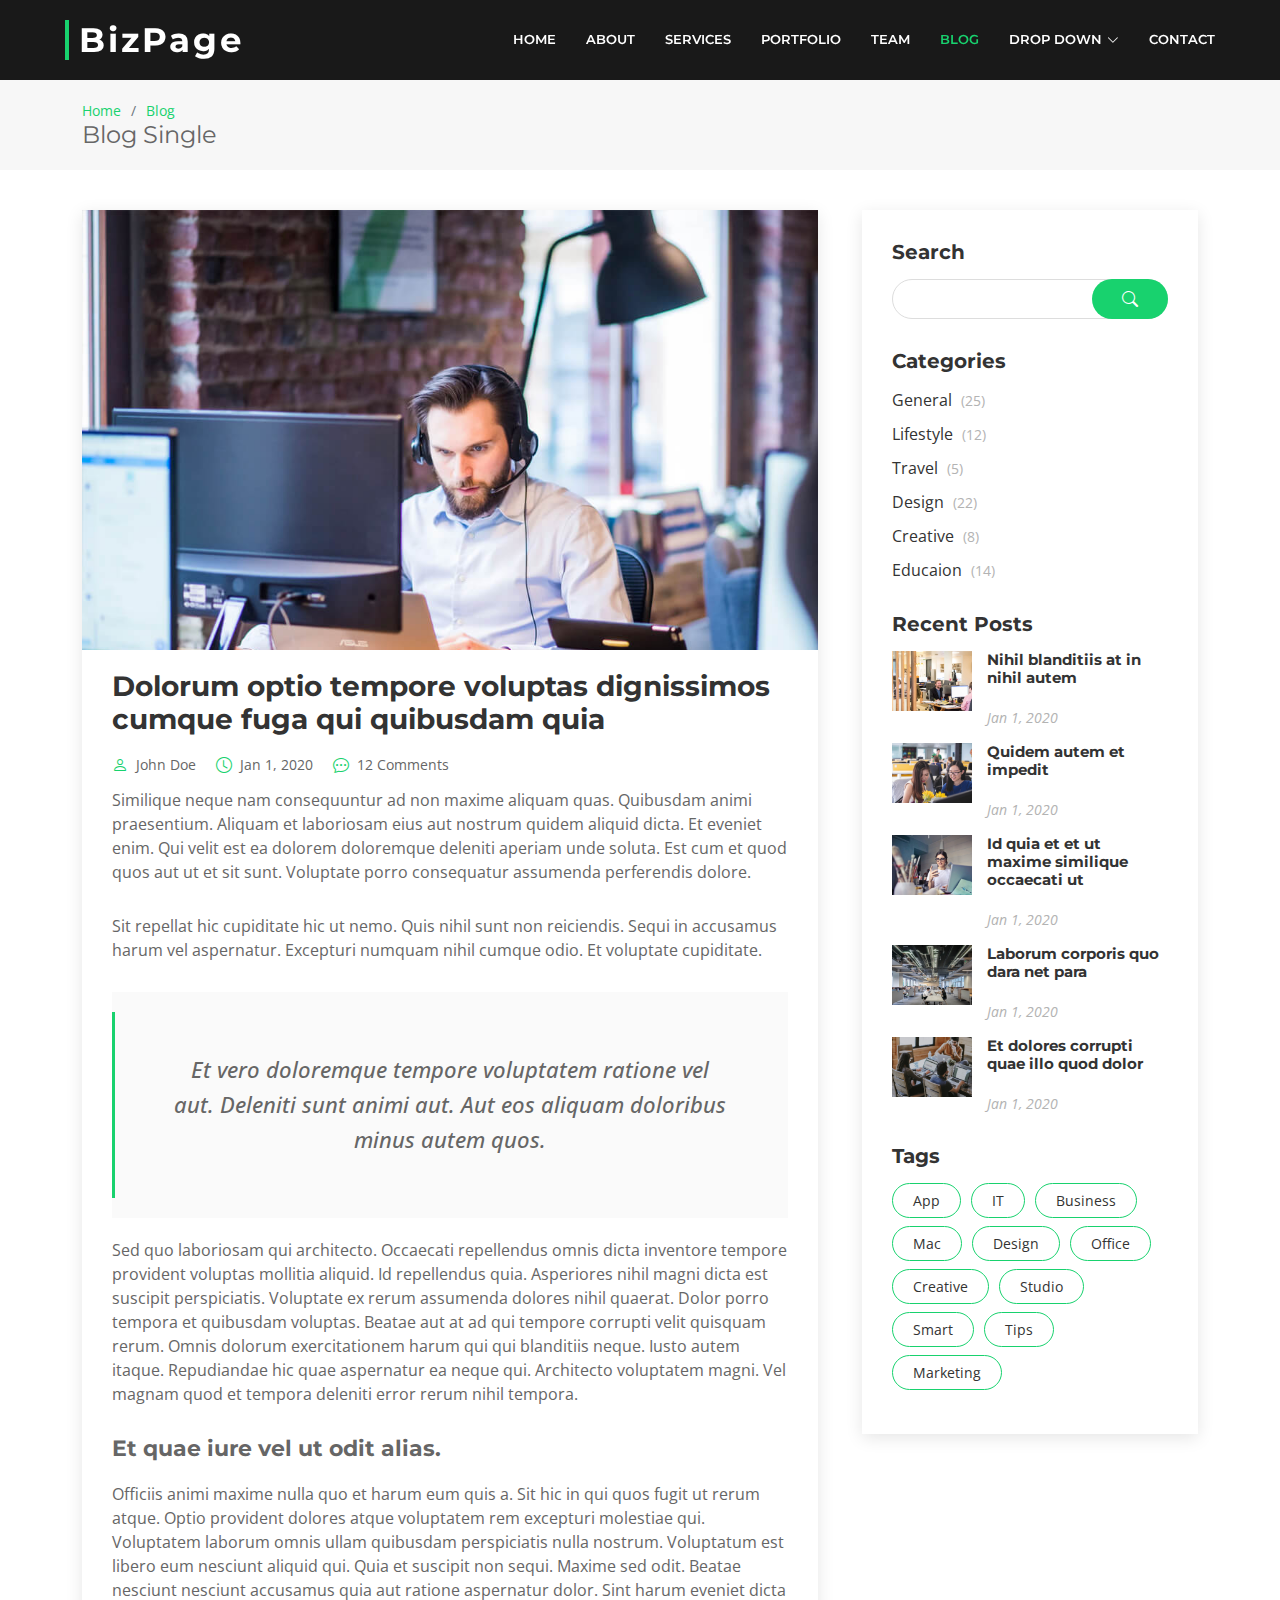
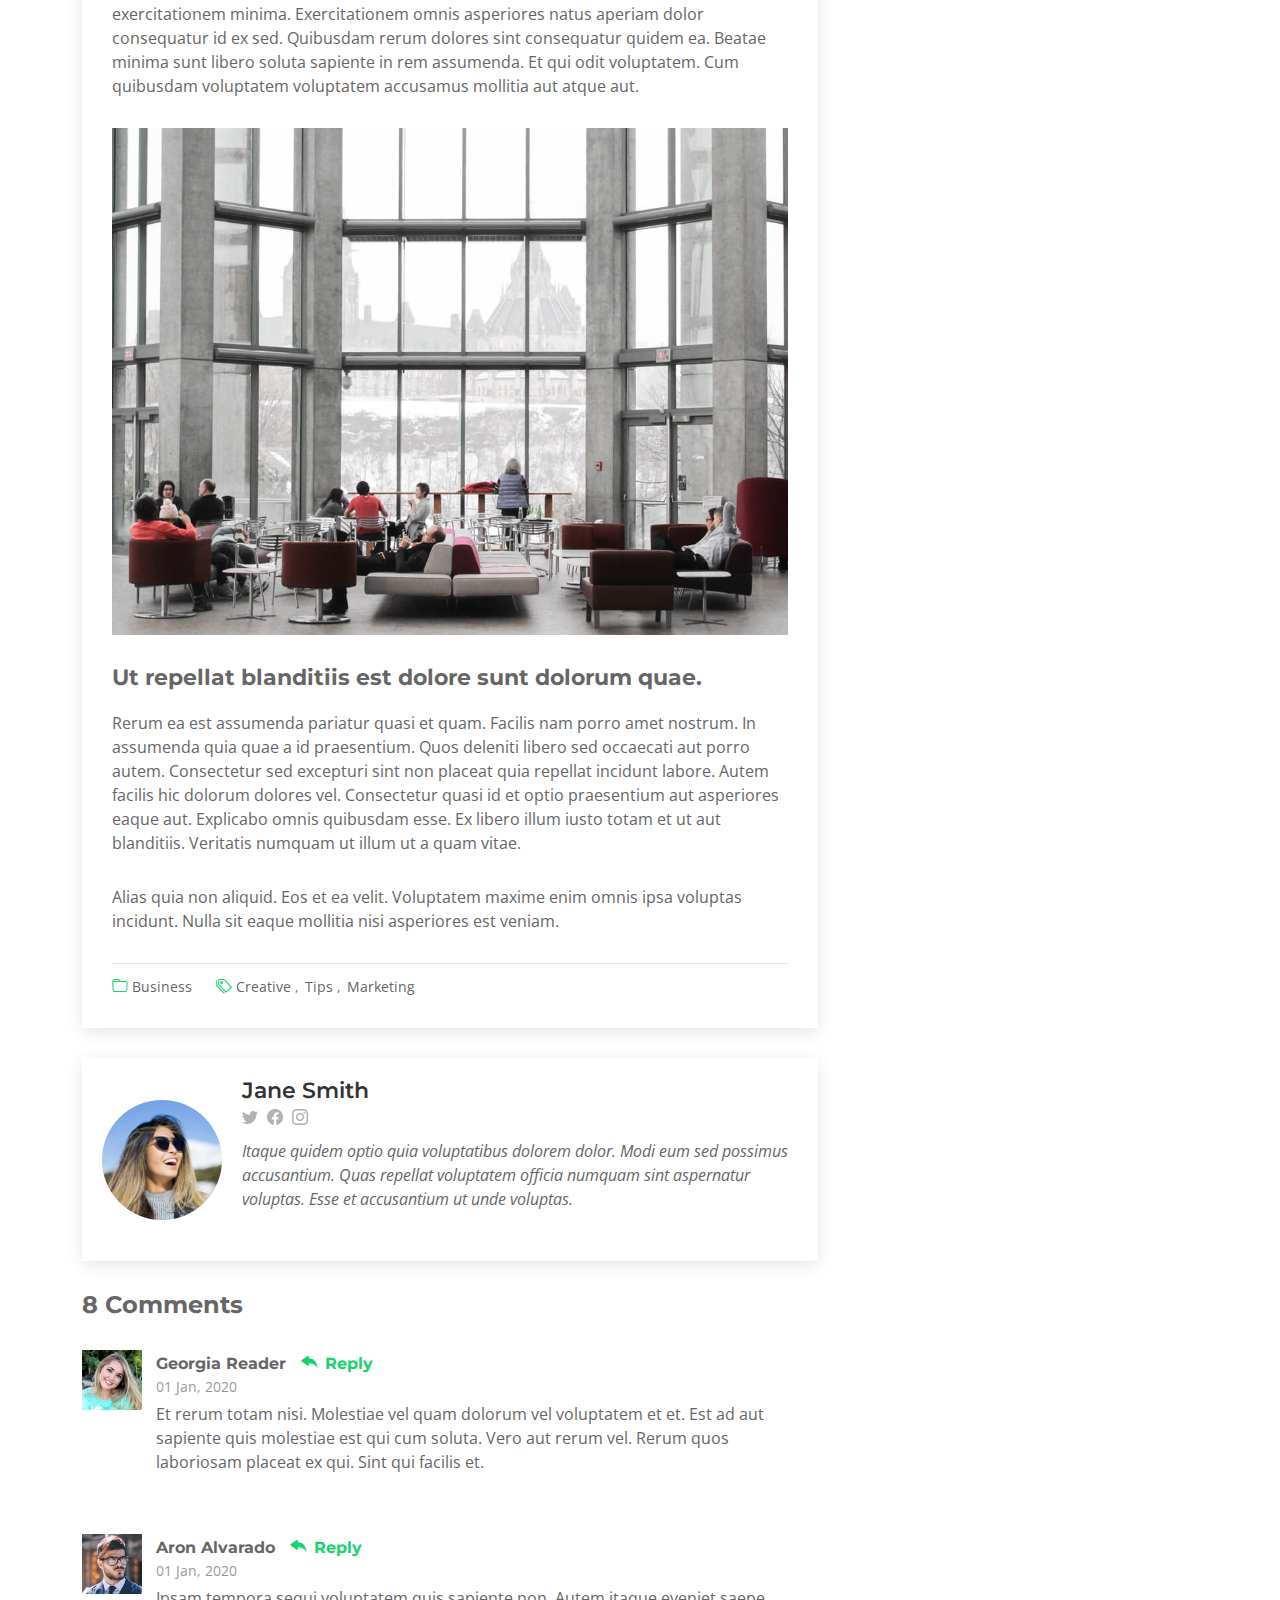
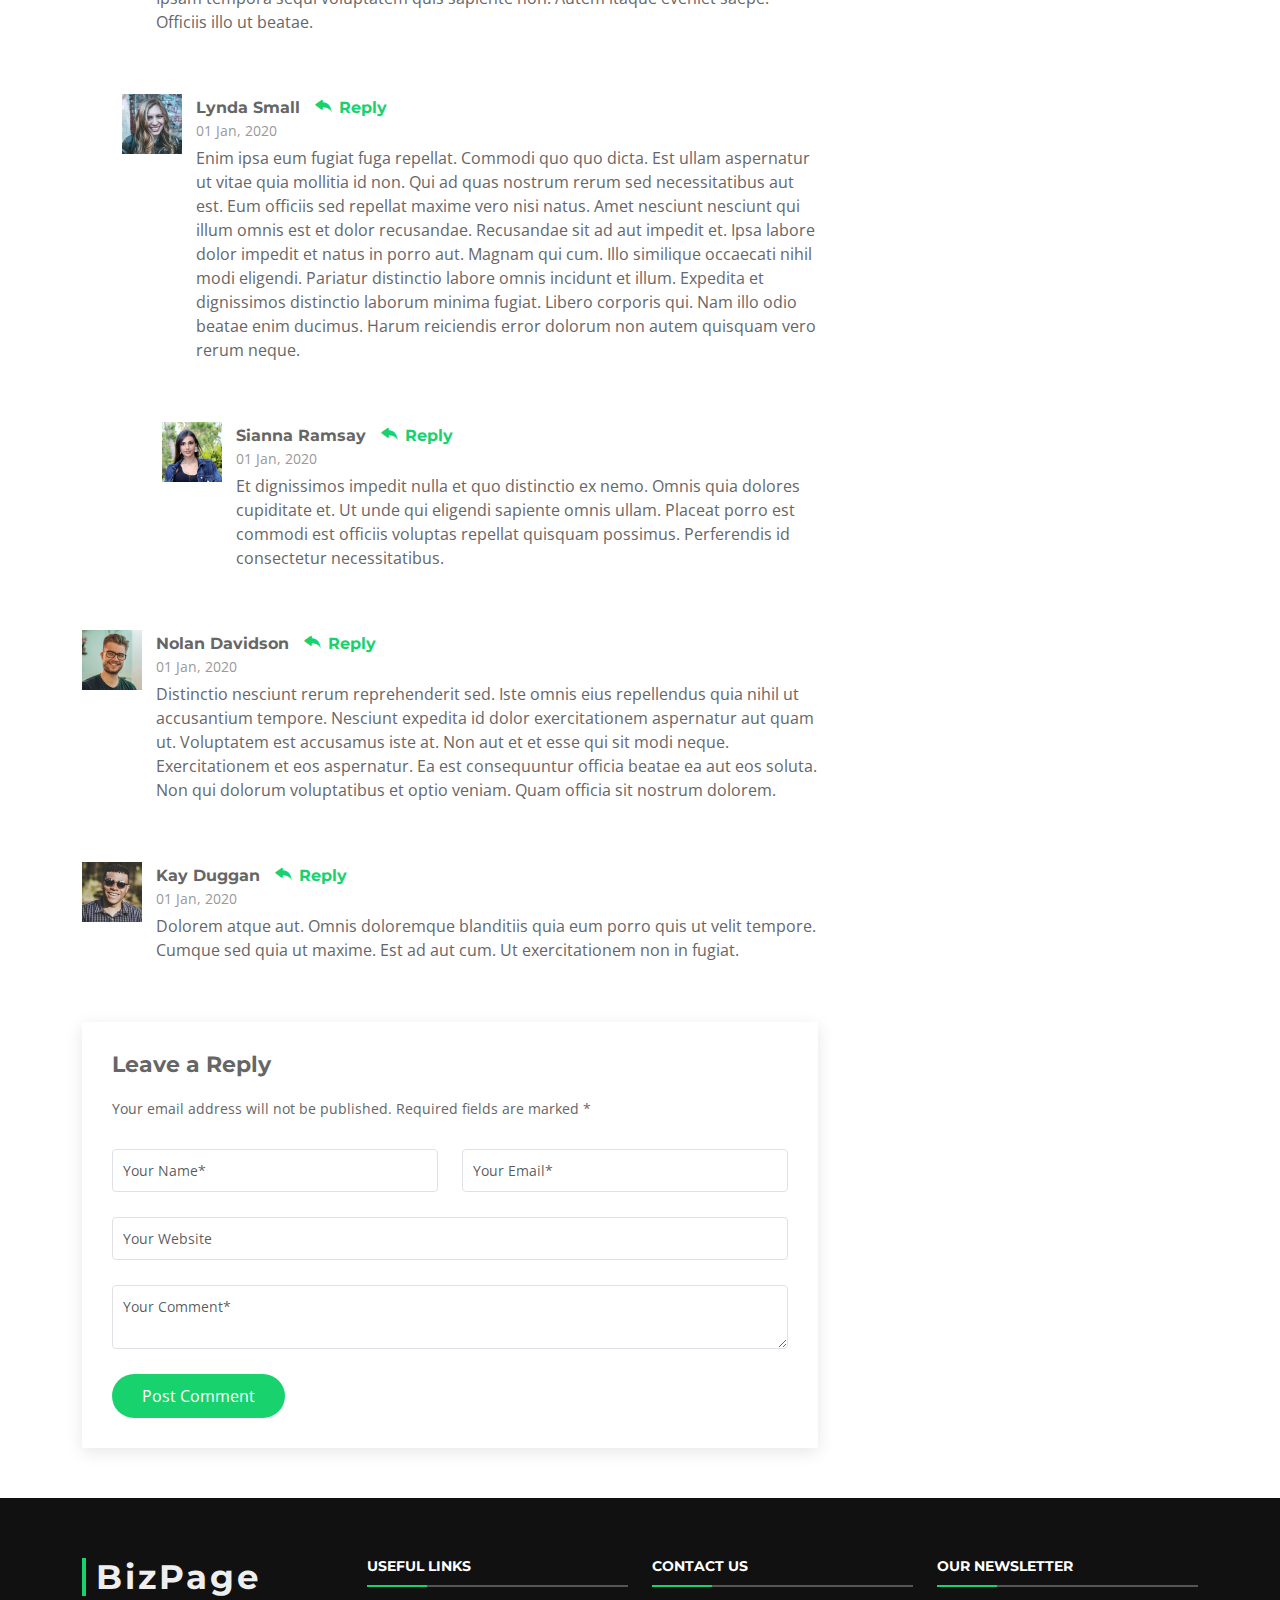
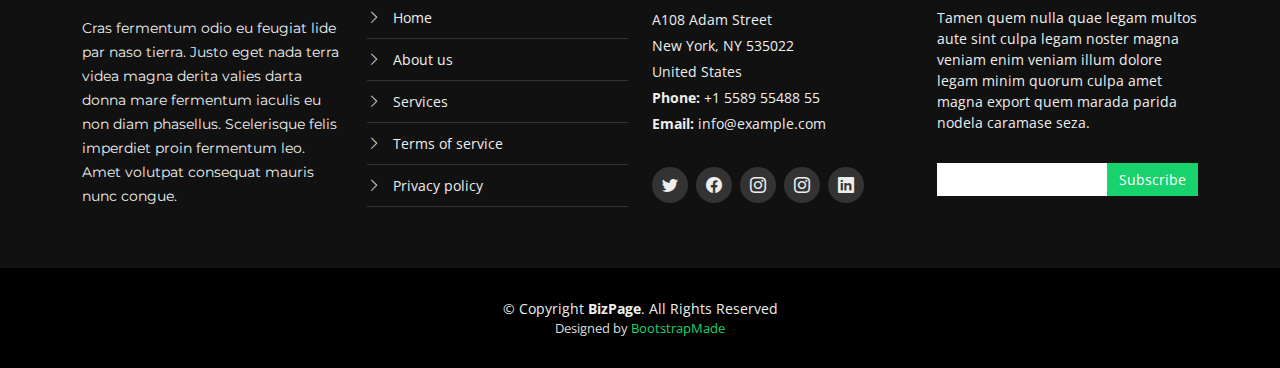
==== blog-single.html @ 6e869ffd "Added landing page" ====
<!DOCTYPE html>
<html lang="en">

<head>
  <meta charset="utf-8">
  <meta content="width=device-width, initial-scale=1.0" name="viewport">

  <title>Blog Single - BizPage Bootstrap Template</title>
  <meta content="" name="description">
  <meta content="" name="keywords">

  <!-- Favicons -->
  <link href="landing-assets/img/favicon.png" rel="icon">
  <link href="landing-assets/img/apple-touch-icon.png" rel="apple-touch-icon">

  <!-- Google Fonts -->
  <link href="https://fonts.googleapis.com/css?family=Open+Sans:300,300i,400,400i,700,700i|Montserrat:300,400,500,700" rel="stylesheet">

  <!-- Vendor CSS Files -->
  <link href="landing-assets/vendor/animate.css/animate.min.css" rel="stylesheet">
  <link href="landing-assets/vendor/aos/aos.css" rel="stylesheet">
  <link href="landing-assets/vendor/bootstrap/css/bootstrap.min.css" rel="stylesheet">
  <link href="landing-assets/vendor/bootstrap-icons/bootstrap-icons.css" rel="stylesheet">
  <link href="landing-assets/vendor/glightbox/css/glightbox.min.css" rel="stylesheet">
  <link href="landing-assets/vendor/swiper/swiper-bundle.min.css" rel="stylesheet">

  <!-- Template Main CSS File -->
  <link href="landing-assets/css/style.css" rel="stylesheet">

  <!-- =======================================================
  * Template Name: BizPage
  * Updated: Sep 18 2023 with Bootstrap v5.3.2
  * Template URL: https://bootstrapmade.com/bizpage-bootstrap-business-template/
  * Author: BootstrapMade.com
  * License: https://bootstrapmade.com/license/
  ======================================================== -->
</head>

<body>

  <!-- ======= Header ======= -->
  <header id="header" class="fixed-top d-flex align-items-center ">
    <div class="container-fluid">

      <div class="row justify-content-center align-items-center">
        <div class="col-xl-11 d-flex align-items-center justify-content-between">
          <h1 class="logo"><a href="index.html">BizPage</a></h1>
          <!-- Uncomment below if you prefer to use an image logo -->
          <!-- <a href="index.html" class="logo"><img src="landing-assets/img/logo.png" alt="" class="img-fluid"></a>-->

          <nav id="navbar" class="navbar">
            <ul>
              <li><a class="nav-link scrollto " href="#hero">Home</a></li>
              <li><a class="nav-link scrollto" href="#about">About</a></li>
              <li><a class="nav-link scrollto" href="#services">Services</a></li>
              <li><a class="nav-link scrollto " href="#portfolio">Portfolio</a></li>
              <li><a class="nav-link scrollto" href="#team">Team</a></li>
              <li><a class="nav-link  active" href="blog.html">Blog</a></li>
              <li class="dropdown"><a href="#"><span>Drop Down</span> <i class="bi bi-chevron-down"></i></a>
                <ul>
                  <li><a href="#">Drop Down 1</a></li>
                  <li class="dropdown"><a href="#"><span>Deep Drop Down</span> <i class="bi bi-chevron-right"></i></a>
                    <ul>
                      <li><a href="#">Deep Drop Down 1</a></li>
                      <li><a href="#">Deep Drop Down 2</a></li>
                      <li><a href="#">Deep Drop Down 3</a></li>
                      <li><a href="#">Deep Drop Down 4</a></li>
                      <li><a href="#">Deep Drop Down 5</a></li>
                    </ul>
                  </li>
                  <li><a href="#">Drop Down 2</a></li>
                  <li><a href="#">Drop Down 3</a></li>
                  <li><a href="#">Drop Down 4</a></li>
                </ul>
              </li>
              <li><a class="nav-link scrollto" href="#contact">Contact</a></li>
            </ul>
            <i class="bi bi-list mobile-nav-toggle"></i>
          </nav><!-- .navbar -->
        </div>
      </div>

    </div>
  </header><!-- End Header -->

  <main id="main">

    <!-- ======= Breadcrumbs ======= -->
    <section id="breadcrumbs" class="breadcrumbs">
      <div class="container">

        <ol>
          <li><a href="index.html">Home</a></li>
          <li><a href="blog.html">Blog</a></li>
        </ol>
        <h2>Blog Single</h2>

      </div>
    </section><!-- End Breadcrumbs -->

    <!-- ======= Blog Single Section ======= -->
    <section id="blog" class="blog">
      <div class="container" data-aos="fade-up">

        <div class="row">

          <div class="col-lg-8 entries">

            <article class="entry entry-single">

              <div class="entry-img">
                <img src="landing-assets/img/blog/blog-1.jpg" alt="" class="img-fluid">
              </div>

              <h2 class="entry-title">
                <a href="blog-single.html">Dolorum optio tempore voluptas dignissimos cumque fuga qui quibusdam quia</a>
              </h2>

              <div class="entry-meta">
                <ul>
                  <li class="d-flex align-items-center"><i class="bi bi-person"></i> <a href="blog-single.html">John Doe</a></li>
                  <li class="d-flex align-items-center"><i class="bi bi-clock"></i> <a href="blog-single.html"><time datetime="2020-01-01">Jan 1, 2020</time></a></li>
                  <li class="d-flex align-items-center"><i class="bi bi-chat-dots"></i> <a href="blog-single.html">12 Comments</a></li>
                </ul>
              </div>

              <div class="entry-content">
                <p>
                  Similique neque nam consequuntur ad non maxime aliquam quas. Quibusdam animi praesentium. Aliquam et laboriosam eius aut nostrum quidem aliquid dicta.
                  Et eveniet enim. Qui velit est ea dolorem doloremque deleniti aperiam unde soluta. Est cum et quod quos aut ut et sit sunt. Voluptate porro consequatur assumenda perferendis dolore.
                </p>

                <p>
                  Sit repellat hic cupiditate hic ut nemo. Quis nihil sunt non reiciendis. Sequi in accusamus harum vel aspernatur. Excepturi numquam nihil cumque odio. Et voluptate cupiditate.
                </p>

                <blockquote>
                  <p>
                    Et vero doloremque tempore voluptatem ratione vel aut. Deleniti sunt animi aut. Aut eos aliquam doloribus minus autem quos.
                  </p>
                </blockquote>

                <p>
                  Sed quo laboriosam qui architecto. Occaecati repellendus omnis dicta inventore tempore provident voluptas mollitia aliquid. Id repellendus quia. Asperiores nihil magni dicta est suscipit perspiciatis. Voluptate ex rerum assumenda dolores nihil quaerat.
                  Dolor porro tempora et quibusdam voluptas. Beatae aut at ad qui tempore corrupti velit quisquam rerum. Omnis dolorum exercitationem harum qui qui blanditiis neque.
                  Iusto autem itaque. Repudiandae hic quae aspernatur ea neque qui. Architecto voluptatem magni. Vel magnam quod et tempora deleniti error rerum nihil tempora.
                </p>

                <h3>Et quae iure vel ut odit alias.</h3>
                <p>
                  Officiis animi maxime nulla quo et harum eum quis a. Sit hic in qui quos fugit ut rerum atque. Optio provident dolores atque voluptatem rem excepturi molestiae qui. Voluptatem laborum omnis ullam quibusdam perspiciatis nulla nostrum. Voluptatum est libero eum nesciunt aliquid qui.
                  Quia et suscipit non sequi. Maxime sed odit. Beatae nesciunt nesciunt accusamus quia aut ratione aspernatur dolor. Sint harum eveniet dicta exercitationem minima. Exercitationem omnis asperiores natus aperiam dolor consequatur id ex sed. Quibusdam rerum dolores sint consequatur quidem ea.
                  Beatae minima sunt libero soluta sapiente in rem assumenda. Et qui odit voluptatem. Cum quibusdam voluptatem voluptatem accusamus mollitia aut atque aut.
                </p>
                <img src="landing-assets/img/blog/blog-inside-post.jpg" class="img-fluid" alt="">

                <h3>Ut repellat blanditiis est dolore sunt dolorum quae.</h3>
                <p>
                  Rerum ea est assumenda pariatur quasi et quam. Facilis nam porro amet nostrum. In assumenda quia quae a id praesentium. Quos deleniti libero sed occaecati aut porro autem. Consectetur sed excepturi sint non placeat quia repellat incidunt labore. Autem facilis hic dolorum dolores vel.
                  Consectetur quasi id et optio praesentium aut asperiores eaque aut. Explicabo omnis quibusdam esse. Ex libero illum iusto totam et ut aut blanditiis. Veritatis numquam ut illum ut a quam vitae.
                </p>
                <p>
                  Alias quia non aliquid. Eos et ea velit. Voluptatem maxime enim omnis ipsa voluptas incidunt. Nulla sit eaque mollitia nisi asperiores est veniam.
                </p>

              </div>

              <div class="entry-footer">
                <i class="bi bi-folder"></i>
                <ul class="cats">
                  <li><a href="#">Business</a></li>
                </ul>

                <i class="bi bi-tags"></i>
                <ul class="tags">
                  <li><a href="#">Creative</a></li>
                  <li><a href="#">Tips</a></li>
                  <li><a href="#">Marketing</a></li>
                </ul>
              </div>

            </article><!-- End blog entry -->

            <div class="blog-author d-flex align-items-center">
              <img src="landing-assets/img/blog/blog-author.jpg" class="rounded-circle float-left" alt="">
              <div>
                <h4>Jane Smith</h4>
                <div class="social-links">
                  <a href="https://twitters.com/#"><i class="bi bi-twitter"></i></a>
                  <a href="https://facebook.com/#"><i class="bi bi-facebook"></i></a>
                  <a href="https://instagram.com/#"><i class="biu bi-instagram"></i></a>
                </div>
                <p>
                  Itaque quidem optio quia voluptatibus dolorem dolor. Modi eum sed possimus accusantium. Quas repellat voluptatem officia numquam sint aspernatur voluptas. Esse et accusantium ut unde voluptas.
                </p>
              </div>
            </div><!-- End blog author bio -->

            <div class="blog-comments">

              <h4 class="comments-count">8 Comments</h4>

              <div id="comment-1" class="comment">
                <div class="d-flex">
                  <div class="comment-img"><img src="landing-assets/img/blog/comments-1.jpg" alt=""></div>
                  <div>
                    <h5><a href="">Georgia Reader</a> <a href="#" class="reply"><i class="bi bi-reply-fill"></i> Reply</a></h5>
                    <time datetime="2020-01-01">01 Jan, 2020</time>
                    <p>
                      Et rerum totam nisi. Molestiae vel quam dolorum vel voluptatem et et. Est ad aut sapiente quis molestiae est qui cum soluta.
                      Vero aut rerum vel. Rerum quos laboriosam placeat ex qui. Sint qui facilis et.
                    </p>
                  </div>
                </div>
              </div><!-- End comment #1 -->

              <div id="comment-2" class="comment">
                <div class="d-flex">
                  <div class="comment-img"><img src="landing-assets/img/blog/comments-2.jpg" alt=""></div>
                  <div>
                    <h5><a href="">Aron Alvarado</a> <a href="#" class="reply"><i class="bi bi-reply-fill"></i> Reply</a></h5>
                    <time datetime="2020-01-01">01 Jan, 2020</time>
                    <p>
                      Ipsam tempora sequi voluptatem quis sapiente non. Autem itaque eveniet saepe. Officiis illo ut beatae.
                    </p>
                  </div>
                </div>

                <div id="comment-reply-1" class="comment comment-reply">
                  <div class="d-flex">
                    <div class="comment-img"><img src="landing-assets/img/blog/comments-3.jpg" alt=""></div>
                    <div>
                      <h5><a href="">Lynda Small</a> <a href="#" class="reply"><i class="bi bi-reply-fill"></i> Reply</a></h5>
                      <time datetime="2020-01-01">01 Jan, 2020</time>
                      <p>
                        Enim ipsa eum fugiat fuga repellat. Commodi quo quo dicta. Est ullam aspernatur ut vitae quia mollitia id non. Qui ad quas nostrum rerum sed necessitatibus aut est. Eum officiis sed repellat maxime vero nisi natus. Amet nesciunt nesciunt qui illum omnis est et dolor recusandae.

                        Recusandae sit ad aut impedit et. Ipsa labore dolor impedit et natus in porro aut. Magnam qui cum. Illo similique occaecati nihil modi eligendi. Pariatur distinctio labore omnis incidunt et illum. Expedita et dignissimos distinctio laborum minima fugiat.

                        Libero corporis qui. Nam illo odio beatae enim ducimus. Harum reiciendis error dolorum non autem quisquam vero rerum neque.
                      </p>
                    </div>
                  </div>

                  <div id="comment-reply-2" class="comment comment-reply">
                    <div class="d-flex">
                      <div class="comment-img"><img src="landing-assets/img/blog/comments-4.jpg" alt=""></div>
                      <div>
                        <h5><a href="">Sianna Ramsay</a> <a href="#" class="reply"><i class="bi bi-reply-fill"></i> Reply</a></h5>
                        <time datetime="2020-01-01">01 Jan, 2020</time>
                        <p>
                          Et dignissimos impedit nulla et quo distinctio ex nemo. Omnis quia dolores cupiditate et. Ut unde qui eligendi sapiente omnis ullam. Placeat porro est commodi est officiis voluptas repellat quisquam possimus. Perferendis id consectetur necessitatibus.
                        </p>
                      </div>
                    </div>

                  </div><!-- End comment reply #2-->

                </div><!-- End comment reply #1-->

              </div><!-- End comment #2-->

              <div id="comment-3" class="comment">
                <div class="d-flex">
                  <div class="comment-img"><img src="landing-assets/img/blog/comments-5.jpg" alt=""></div>
                  <div>
                    <h5><a href="">Nolan Davidson</a> <a href="#" class="reply"><i class="bi bi-reply-fill"></i> Reply</a></h5>
                    <time datetime="2020-01-01">01 Jan, 2020</time>
                    <p>
                      Distinctio nesciunt rerum reprehenderit sed. Iste omnis eius repellendus quia nihil ut accusantium tempore. Nesciunt expedita id dolor exercitationem aspernatur aut quam ut. Voluptatem est accusamus iste at.
                      Non aut et et esse qui sit modi neque. Exercitationem et eos aspernatur. Ea est consequuntur officia beatae ea aut eos soluta. Non qui dolorum voluptatibus et optio veniam. Quam officia sit nostrum dolorem.
                    </p>
                  </div>
                </div>

              </div><!-- End comment #3 -->

              <div id="comment-4" class="comment">
                <div class="d-flex">
                  <div class="comment-img"><img src="landing-assets/img/blog/comments-6.jpg" alt=""></div>
                  <div>
                    <h5><a href="">Kay Duggan</a> <a href="#" class="reply"><i class="bi bi-reply-fill"></i> Reply</a></h5>
                    <time datetime="2020-01-01">01 Jan, 2020</time>
                    <p>
                      Dolorem atque aut. Omnis doloremque blanditiis quia eum porro quis ut velit tempore. Cumque sed quia ut maxime. Est ad aut cum. Ut exercitationem non in fugiat.
                    </p>
                  </div>
                </div>

              </div><!-- End comment #4 -->

              <div class="reply-form">
                <h4>Leave a Reply</h4>
                <p>Your email address will not be published. Required fields are marked * </p>
                <form action="">
                  <div class="row">
                    <div class="col-md-6 form-group">
                      <input name="name" type="text" class="form-control" placeholder="Your Name*">
                    </div>
                    <div class="col-md-6 form-group">
                      <input name="email" type="text" class="form-control" placeholder="Your Email*">
                    </div>
                  </div>
                  <div class="row">
                    <div class="col form-group">
                      <input name="website" type="text" class="form-control" placeholder="Your Website">
                    </div>
                  </div>
                  <div class="row">
                    <div class="col form-group">
                      <textarea name="comment" class="form-control" placeholder="Your Comment*"></textarea>
                    </div>
                  </div>
                  <button type="submit" class="btn btn-primary">Post Comment</button>

                </form>

              </div>

            </div><!-- End blog comments -->

          </div><!-- End blog entries list -->

          <div class="col-lg-4">

            <div class="sidebar">

              <h3 class="sidebar-title">Search</h3>
              <div class="sidebar-item search-form">
                <form action="">
                  <input type="text" class="form-control">
                  <button type="submit"><i class="bi bi-search"></i></button>
                </form>
              </div><!-- End sidebar search formn-->

              <h3 class="sidebar-title">Categories</h3>
              <div class="sidebar-item categories">
                <ul>
                  <li><a href="#">General <span>(25)</span></a></li>
                  <li><a href="#">Lifestyle <span>(12)</span></a></li>
                  <li><a href="#">Travel <span>(5)</span></a></li>
                  <li><a href="#">Design <span>(22)</span></a></li>
                  <li><a href="#">Creative <span>(8)</span></a></li>
                  <li><a href="#">Educaion <span>(14)</span></a></li>
                </ul>
              </div><!-- End sidebar categories-->

              <h3 class="sidebar-title">Recent Posts</h3>
              <div class="sidebar-item recent-posts">
                <div class="post-item clearfix">
                  <img src="landing-assets/img/blog/blog-recent-1.jpg" alt="">
                  <h4><a href="blog-single.html">Nihil blanditiis at in nihil autem</a></h4>
                  <time datetime="2020-01-01">Jan 1, 2020</time>
                </div>

                <div class="post-item clearfix">
                  <img src="landing-assets/img/blog/blog-recent-2.jpg" alt="">
                  <h4><a href="blog-single.html">Quidem autem et impedit</a></h4>
                  <time datetime="2020-01-01">Jan 1, 2020</time>
                </div>

                <div class="post-item clearfix">
                  <img src="landing-assets/img/blog/blog-recent-3.jpg" alt="">
                  <h4><a href="blog-single.html">Id quia et et ut maxime similique occaecati ut</a></h4>
                  <time datetime="2020-01-01">Jan 1, 2020</time>
                </div>

                <div class="post-item clearfix">
                  <img src="landing-assets/img/blog/blog-recent-4.jpg" alt="">
                  <h4><a href="blog-single.html">Laborum corporis quo dara net para</a></h4>
                  <time datetime="2020-01-01">Jan 1, 2020</time>
                </div>

                <div class="post-item clearfix">
                  <img src="landing-assets/img/blog/blog-recent-5.jpg" alt="">
                  <h4><a href="blog-single.html">Et dolores corrupti quae illo quod dolor</a></h4>
                  <time datetime="2020-01-01">Jan 1, 2020</time>
                </div>

              </div><!-- End sidebar recent posts-->

              <h3 class="sidebar-title">Tags</h3>
              <div class="sidebar-item tags">
                <ul>
                  <li><a href="#">App</a></li>
                  <li><a href="#">IT</a></li>
                  <li><a href="#">Business</a></li>
                  <li><a href="#">Mac</a></li>
                  <li><a href="#">Design</a></li>
                  <li><a href="#">Office</a></li>
                  <li><a href="#">Creative</a></li>
                  <li><a href="#">Studio</a></li>
                  <li><a href="#">Smart</a></li>
                  <li><a href="#">Tips</a></li>
                  <li><a href="#">Marketing</a></li>
                </ul>
              </div><!-- End sidebar tags-->

            </div><!-- End sidebar -->

          </div><!-- End blog sidebar -->

        </div>

      </div>
    </section><!-- End Blog Single Section -->

  </main><!-- End #main -->

  <!-- ======= Footer ======= -->
  <footer id="footer">
    <div class="footer-top">
      <div class="container">
        <div class="row">

          <div class="col-lg-3 col-md-6 footer-info">
            <h3>BizPage</h3>
            <p>Cras fermentum odio eu feugiat lide par naso tierra. Justo eget nada terra videa magna derita valies darta donna mare fermentum iaculis eu non diam phasellus. Scelerisque felis imperdiet proin fermentum leo. Amet volutpat consequat mauris nunc congue.</p>
          </div>

          <div class="col-lg-3 col-md-6 footer-links">
            <h4>Useful Links</h4>
            <ul>
              <li><i class="bi bi-chevron-right"></i> <a href="#">Home</a></li>
              <li><i class="bi bi-chevron-right"></i> <a href="#">About us</a></li>
              <li><i class="bi bi-chevron-right"></i> <a href="#">Services</a></li>
              <li><i class="bi bi-chevron-right"></i> <a href="#">Terms of service</a></li>
              <li><i class="bi bi-chevron-right"></i> <a href="#">Privacy policy</a></li>
            </ul>
          </div>

          <div class="col-lg-3 col-md-6 footer-contact">
            <h4>Contact Us</h4>
            <p>
              A108 Adam Street <br>
              New York, NY 535022<br>
              United States <br>
              <strong>Phone:</strong> +1 5589 55488 55<br>
              <strong>Email:</strong> info@example.com<br>
            </p>

            <div class="social-links">
              <a href="#" class="twitter"><i class="bi bi-twitter"></i></a>
              <a href="#" class="facebook"><i class="bi bi-facebook"></i></a>
              <a href="#" class="instagram"><i class="bi bi-instagram"></i></a>
              <a href="#" class="instagram"><i class="bi bi-instagram"></i></a>
              <a href="#" class="linkedin"><i class="bi bi-linkedin"></i></a>
            </div>

          </div>

          <div class="col-lg-3 col-md-6 footer-newsletter">
            <h4>Our Newsletter</h4>
            <p>Tamen quem nulla quae legam multos aute sint culpa legam noster magna veniam enim veniam illum dolore legam minim quorum culpa amet magna export quem marada parida nodela caramase seza.</p>
            <form action="" method="post">
              <input type="email" name="email"><input type="submit" value="Subscribe">
            </form>
          </div>

        </div>
      </div>
    </div>

    <div class="container">
      <div class="copyright">
        &copy; Copyright <strong>BizPage</strong>. All Rights Reserved
      </div>
      <div class="credits">
        <!--
        All the links in the footer should remain intact.
        You can delete the links only if you purchased the pro version.
        Licensing information: https://bootstrapmade.com/license/
        Purchase the pro version with working PHP/AJAX contact form: https://bootstrapmade.com/buy/?theme=BizPage
      -->
        Designed by <a href="https://bootstrapmade.com/">BootstrapMade</a>
      </div>
    </div>
  </footer><!-- End Footer -->

  <a href="#" class="back-to-top d-flex align-items-center justify-content-center"><i class="bi bi-arrow-up-short"></i></a>
  <!-- Uncomment below i you want to use a preloader -->
  <!-- <div id="preloader"></div> -->

  <!-- Vendor JS Files -->
  <script src="landing-assets/vendor/purecounter/purecounter_vanilla.js"></script>
  <script src="landing-assets/vendor/aos/aos.js"></script>
  <script src="landing-assets/vendor/bootstrap/js/bootstrap.bundle.min.js"></script>
  <script src="landing-assets/vendor/glightbox/js/glightbox.min.js"></script>
  <script src="landing-assets/vendor/isotope-layout/isotope.pkgd.min.js"></script>
  <script src="landing-assets/vendor/swiper/swiper-bundle.min.js"></script>
  <script src="landing-assets/vendor/waypoints/noframework.waypoints.js"></script>
  <script src="landing-assets/vendor/php-email-form/validate.js"></script>

  <!-- Template Main JS File -->
  <script src="landing-assets/js/main.js"></script>

</body>

</html>
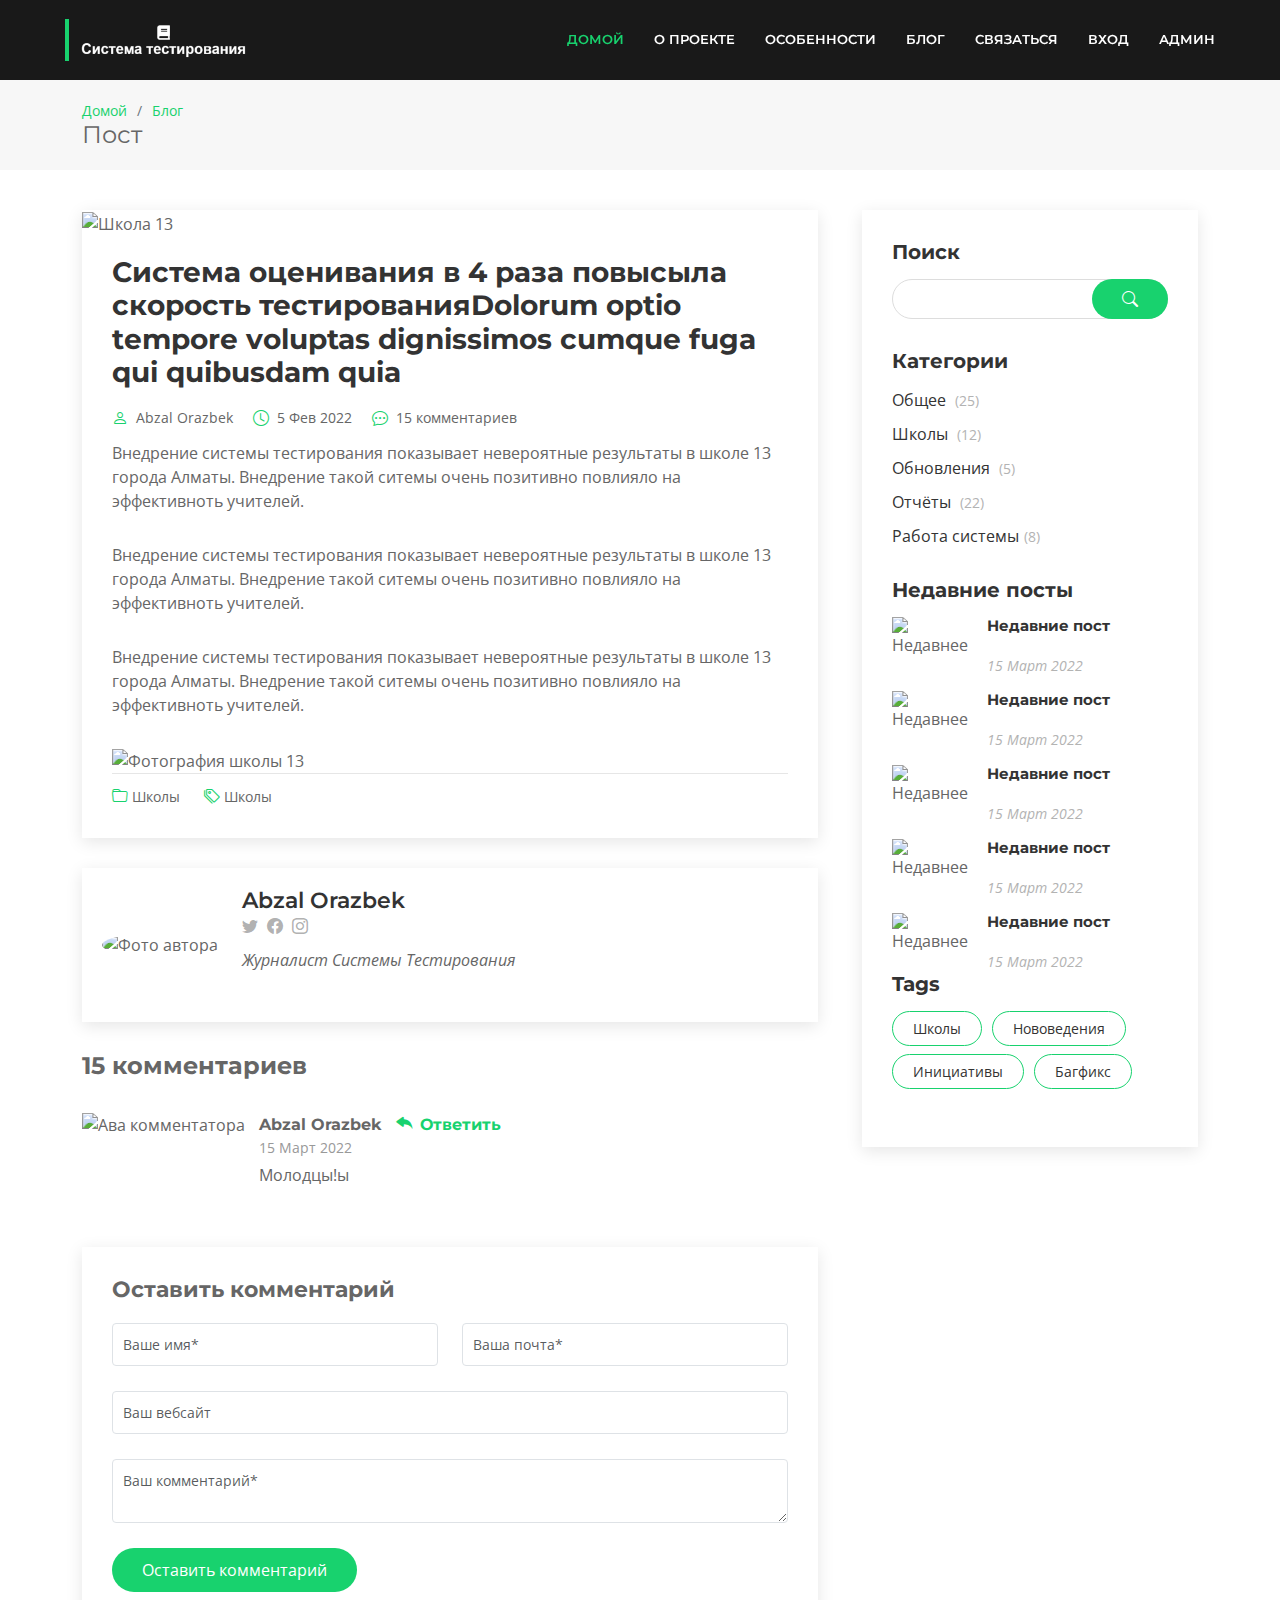
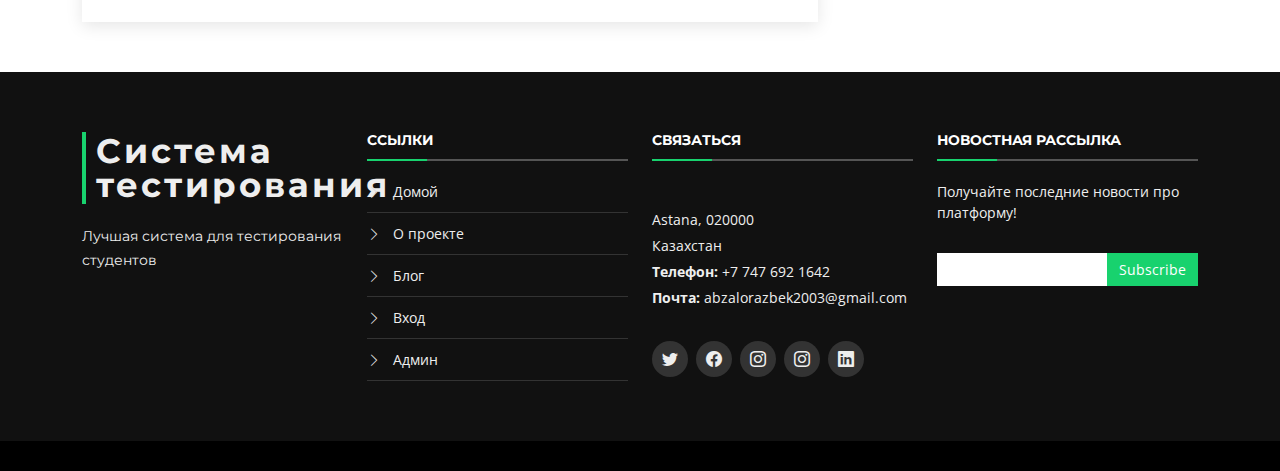
==== commit 83cfd2fd: "Reworked some parts" ====
--- a/blog-single.html
+++ b/blog-single.html
@@ -1,499 +1,473 @@
 <!DOCTYPE html>
 <html lang="en">
-
-<head>
-  <meta charset="utf-8">
-  <meta content="width=device-width, initial-scale=1.0" name="viewport">
-
-  <title>Blog Single - BizPage Bootstrap Template</title>
-  <meta content="" name="description">
-  <meta content="" name="keywords">
-
-  <!-- Favicons -->
-  <link href="landing-assets/img/favicon.png" rel="icon">
-  <link href="landing-assets/img/apple-touch-icon.png" rel="apple-touch-icon">
-
-  <!-- Google Fonts -->
-  <link href="https://fonts.googleapis.com/css?family=Open+Sans:300,300i,400,400i,700,700i|Montserrat:300,400,500,700" rel="stylesheet">
-
-  <!-- Vendor CSS Files -->
-  <link href="landing-assets/vendor/animate.css/animate.min.css" rel="stylesheet">
-  <link href="landing-assets/vendor/aos/aos.css" rel="stylesheet">
-  <link href="landing-assets/vendor/bootstrap/css/bootstrap.min.css" rel="stylesheet">
-  <link href="landing-assets/vendor/bootstrap-icons/bootstrap-icons.css" rel="stylesheet">
-  <link href="landing-assets/vendor/glightbox/css/glightbox.min.css" rel="stylesheet">
-  <link href="landing-assets/vendor/swiper/swiper-bundle.min.css" rel="stylesheet">
-
-  <!-- Template Main CSS File -->
-  <link href="landing-assets/css/style.css" rel="stylesheet">
-
-  <!-- =======================================================
-  * Template Name: BizPage
-  * Updated: Sep 18 2023 with Bootstrap v5.3.2
-  * Template URL: https://bootstrapmade.com/bizpage-bootstrap-business-template/
-  * Author: BootstrapMade.com
-  * License: https://bootstrapmade.com/license/
-  ======================================================== -->
+  <head>
+    <meta charset="utf-8" />
+    <meta content="width=device-width, initial-scale=1.0" name="viewport" />
+
+    <title>Система тестирования</title>
+    <meta name="description" content="Examination System Website" />
+    <meta name="author" content="Abzal Orazbek" />
+
+    <link href="landing-assets/img/favicon.png" rel="icon" />
+    <link
+      href="landing-assets/img/apple-touch-icon.png"
+      rel="apple-touch-icon"
+    />
+
+    <link
+      href="https://fonts.googleapis.com/css?family=Open+Sans:300,300i,400,400i,700,700i|Montserrat:300,400,500,700"
+      rel="stylesheet"
+    />
+
+    <link
+      href="landing-assets/vendor/animate.css/animate.min.css"
+      rel="stylesheet"
+    />
+    <link href="landing-assets/vendor/aos/aos.css" rel="stylesheet" />
+    <link
+      href="landing-assets/vendor/bootstrap/css/bootstrap.min.css"
+      rel="stylesheet"
+    />
+    <link
+      href="landing-assets/vendor/bootstrap-icons/bootstrap-icons.css"
+      rel="stylesheet"
+    />
+    <link
+      href="landing-assets/vendor/glightbox/css/glightbox.min.css"
+      rel="stylesheet"
+    />
+    <link
+      href="landing-assets/vendor/swiper/swiper-bundle.min.css"
+      rel="stylesheet"
+    />
+
+    <link href="landing-assets/css/style.css" rel="stylesheet" />
 </head>
 
-<body>
-
-  <!-- ======= Header ======= -->
-  <header id="header" class="fixed-top d-flex align-items-center ">
-    <div class="container-fluid">
-
-      <div class="row justify-content-center align-items-center">
-        <div class="col-xl-11 d-flex align-items-center justify-content-between">
-          <h1 class="logo"><a href="index.html">BizPage</a></h1>
-          <!-- Uncomment below if you prefer to use an image logo -->
-          <!-- <a href="index.html" class="logo"><img src="landing-assets/img/logo.png" alt="" class="img-fluid"></a>-->
-
-          <nav id="navbar" class="navbar">
-            <ul>
-              <li><a class="nav-link scrollto " href="#hero">Home</a></li>
-              <li><a class="nav-link scrollto" href="#about">About</a></li>
-              <li><a class="nav-link scrollto" href="#services">Services</a></li>
-              <li><a class="nav-link scrollto " href="#portfolio">Portfolio</a></li>
-              <li><a class="nav-link scrollto" href="#team">Team</a></li>
-              <li><a class="nav-link  active" href="blog.html">Blog</a></li>
-              <li class="dropdown"><a href="#"><span>Drop Down</span> <i class="bi bi-chevron-down"></i></a>
-                <ul>
-                  <li><a href="#">Drop Down 1</a></li>
-                  <li class="dropdown"><a href="#"><span>Deep Drop Down</span> <i class="bi bi-chevron-right"></i></a>
-                    <ul>
-                      <li><a href="#">Deep Drop Down 1</a></li>
-                      <li><a href="#">Deep Drop Down 2</a></li>
-                      <li><a href="#">Deep Drop Down 3</a></li>
-                      <li><a href="#">Deep Drop Down 4</a></li>
-                      <li><a href="#">Deep Drop Down 5</a></li>
-                    </ul>
-                  </li>
-                  <li><a href="#">Drop Down 2</a></li>
-                  <li><a href="#">Drop Down 3</a></li>
-                  <li><a href="#">Drop Down 4</a></li>
-                </ul>
-              </li>
-              <li><a class="nav-link scrollto" href="#contact">Contact</a></li>
-            </ul>
-            <i class="bi bi-list mobile-nav-toggle"></i>
-          </nav><!-- .navbar -->
+  <body>
+    <header id="header" class="fixed-top d-flex align-items-center">
+      <div class="container-fluid">
+        <div class="row justify-content-center align-items-center">
+          <div
+            class="col-xl-11 d-flex align-items-center justify-content-between"
+          >
+            <h1 class="logo">
+              <a href="index.html">
+                <img src="assets/images/logo.png" alt="" />
+              </a>
+            </h1>
+            <nav id="navbar" class="navbar">
+              <ul>
+                <li>
+                  <a class="nav-link scrollto active" href="#hero">Домой</a>
+                </li>
+                <li>
+                  <a class="nav-link scrollto" href="#about">О проекте</a>
+                </li>
+                <li>
+                  <a class="nav-link scrollto" href="#services">Особенности</a>
+                </li>
+                <li><a class="nav-link scrollto" href="blog.html">Блог</a></li>
+                <li>
+                  <a class="nav-link scrollto" href="#contact">Связаться</a>
+                </li>
+                <li><a href="main.php" class="nav-link scrollto">Вход</a></li>
+                <li>
+                  <a href="adminpanel/" class="nav-link scrollto">Админ</a>
+                </li>
+              </ul>
+              <i class="bi bi-list mobile-nav-toggle"></i>
+            </nav>
+          </div>
         </div>
       </div>
-
-    </div>
-  </header><!-- End Header -->
-
-  <main id="main">
-
-    <!-- ======= Breadcrumbs ======= -->
-    <section id="breadcrumbs" class="breadcrumbs">
-      <div class="container">
-
-        <ol>
-          <li><a href="index.html">Home</a></li>
-          <li><a href="blog.html">Blog</a></li>
-        </ol>
-        <h2>Blog Single</h2>
-
-      </div>
-    </section><!-- End Breadcrumbs -->
-
-    <!-- ======= Blog Single Section ======= -->
-    <section id="blog" class="blog">
-      <div class="container" data-aos="fade-up">
-
-        <div class="row">
-
-          <div class="col-lg-8 entries">
-
-            <article class="entry entry-single">
-
-              <div class="entry-img">
-                <img src="landing-assets/img/blog/blog-1.jpg" alt="" class="img-fluid">
+    </header>
+
+    <main id="main">
+      <section id="breadcrumbs" class="breadcrumbs">
+        <div class="container">
+          <ol>
+            <li><a href="index.html">Домой</a></li>
+            <li><a href="blog.html">Блог</a></li>
+          </ol>
+          <h2>Пост</h2>
+        </div>
+      </section>
+
+      <section id="blog" class="blog">
+        <div class="container" data-aos="fade-up">
+          <div class="row">
+            <div class="col-lg-8 entries">
+              <article class="entry entry-single">
+                <div class="entry-img">
+                  <img
+                    src=""
+                    alt="Школа 13"
+                    class="img-fluid"
+                  />
+                </div>
+
+                <h2 class="entry-title">
+                  <a href="blog-single.html"
+                    >Система оценивания в 4 раза повысыла скорость тестированияDolorum optio tempore voluptas dignissimos cumque fuga qui
+                    quibusdam quia</a
+                  >
+                </h2>
+
+                <div class="entry-meta">
+                  <ul>
+                    <li class="d-flex align-items-center">
+                      <i class="bi bi-person"></i>
+                      <a href="blog-single.html">Abzal Orazbek</a>
+                    </li>
+                    <li class="d-flex align-items-center">
+                      <i class="bi bi-clock"></i>
+                      <a href="blog-single.html"
+                        ><time datetime="2020-01-01">5 Фев 2022</time></a
+                      >
+                    </li>
+                    <li class="d-flex align-items-center">
+                      <i class="bi bi-chat-dots"></i>
+                      <a href="blog-single.html">15 комментариев</a>
+                    </li>
+                  </ul>
+                </div>
+
+                <div class="entry-content">
+                  <p>
+                    Внедрение системы тестирования показывает невероятные результаты в школе 13 города Алматы. Внедрение такой ситемы очень позитивно повлияло на эффективноть учителей.
+                  </p>
+
+                  <p>
+                    Внедрение системы тестирования показывает невероятные результаты в школе 13 города Алматы. Внедрение такой ситемы очень позитивно повлияло на эффективноть учителей.
+
+                  </p>
+
+
+                  <p>
+                    Внедрение системы тестирования показывает невероятные результаты в школе 13 города Алматы. Внедрение такой ситемы очень позитивно повлияло на эффективноть учителей.
+                  </p>
+
+                  
+                  <img
+                    src=""
+                    class="img-fluid"
+                    alt="Фотография школы 13"
+                  />
+
+                </div>
+
+                <div class="entry-footer">
+                  <i class="bi bi-folder"></i>
+                  <ul class="cats">
+                    <li><a href="#">Школы</a></li>
+                  </ul>
+
+                  <i class="bi bi-tags"></i>
+                  <ul class="tags">
+                    <li><a href="#">Школы</a></li>
+                  </ul>
+                </div>
+              </article>
+
+              <div class="blog-author d-flex align-items-center">
+                <img
+                  src=""
+                  class="rounded-circle float-left"
+                  alt="Фото автора"
+                />
+                <div>
+                  <h4>Abzal Orazbek</h4>
+                  <div class="social-links">
+                    <a href="https://twitters.com/#"
+                      ><i class="bi bi-twitter"></i
+                    ></a>
+                    <a href="https://facebook.com/#"
+                      ><i class="bi bi-facebook"></i
+                    ></a>
+                    <a href="https://instagram.com/#"
+                      ><i class="biu bi-instagram"></i
+                    ></a>
+                  </div>
+                  <p>
+                    Журналист Системы Тестирования
+                  </p>
+                </div>
               </div>
 
-              <h2 class="entry-title">
-                <a href="blog-single.html">Dolorum optio tempore voluptas dignissimos cumque fuga qui quibusdam quia</a>
-              </h2>
-
-              <div class="entry-meta">
-                <ul>
-                  <li class="d-flex align-items-center"><i class="bi bi-person"></i> <a href="blog-single.html">John Doe</a></li>
-                  <li class="d-flex align-items-center"><i class="bi bi-clock"></i> <a href="blog-single.html"><time datetime="2020-01-01">Jan 1, 2020</time></a></li>
-                  <li class="d-flex align-items-center"><i class="bi bi-chat-dots"></i> <a href="blog-single.html">12 Comments</a></li>
-                </ul>
-              </div>
-
-              <div class="entry-content">
-                <p>
-                  Similique neque nam consequuntur ad non maxime aliquam quas. Quibusdam animi praesentium. Aliquam et laboriosam eius aut nostrum quidem aliquid dicta.
-                  Et eveniet enim. Qui velit est ea dolorem doloremque deleniti aperiam unde soluta. Est cum et quod quos aut ut et sit sunt. Voluptate porro consequatur assumenda perferendis dolore.
-                </p>
-
-                <p>
-                  Sit repellat hic cupiditate hic ut nemo. Quis nihil sunt non reiciendis. Sequi in accusamus harum vel aspernatur. Excepturi numquam nihil cumque odio. Et voluptate cupiditate.
-                </p>
-
-                <blockquote>
-                  <p>
-                    Et vero doloremque tempore voluptatem ratione vel aut. Deleniti sunt animi aut. Aut eos aliquam doloribus minus autem quos.
-                  </p>
-                </blockquote>
-
-                <p>
-                  Sed quo laboriosam qui architecto. Occaecati repellendus omnis dicta inventore tempore provident voluptas mollitia aliquid. Id repellendus quia. Asperiores nihil magni dicta est suscipit perspiciatis. Voluptate ex rerum assumenda dolores nihil quaerat.
-                  Dolor porro tempora et quibusdam voluptas. Beatae aut at ad qui tempore corrupti velit quisquam rerum. Omnis dolorum exercitationem harum qui qui blanditiis neque.
-                  Iusto autem itaque. Repudiandae hic quae aspernatur ea neque qui. Architecto voluptatem magni. Vel magnam quod et tempora deleniti error rerum nihil tempora.
-                </p>
-
-                <h3>Et quae iure vel ut odit alias.</h3>
-                <p>
-                  Officiis animi maxime nulla quo et harum eum quis a. Sit hic in qui quos fugit ut rerum atque. Optio provident dolores atque voluptatem rem excepturi molestiae qui. Voluptatem laborum omnis ullam quibusdam perspiciatis nulla nostrum. Voluptatum est libero eum nesciunt aliquid qui.
-                  Quia et suscipit non sequi. Maxime sed odit. Beatae nesciunt nesciunt accusamus quia aut ratione aspernatur dolor. Sint harum eveniet dicta exercitationem minima. Exercitationem omnis asperiores natus aperiam dolor consequatur id ex sed. Quibusdam rerum dolores sint consequatur quidem ea.
-                  Beatae minima sunt libero soluta sapiente in rem assumenda. Et qui odit voluptatem. Cum quibusdam voluptatem voluptatem accusamus mollitia aut atque aut.
-                </p>
-                <img src="landing-assets/img/blog/blog-inside-post.jpg" class="img-fluid" alt="">
-
-                <h3>Ut repellat blanditiis est dolore sunt dolorum quae.</h3>
-                <p>
-                  Rerum ea est assumenda pariatur quasi et quam. Facilis nam porro amet nostrum. In assumenda quia quae a id praesentium. Quos deleniti libero sed occaecati aut porro autem. Consectetur sed excepturi sint non placeat quia repellat incidunt labore. Autem facilis hic dolorum dolores vel.
-                  Consectetur quasi id et optio praesentium aut asperiores eaque aut. Explicabo omnis quibusdam esse. Ex libero illum iusto totam et ut aut blanditiis. Veritatis numquam ut illum ut a quam vitae.
-                </p>
-                <p>
-                  Alias quia non aliquid. Eos et ea velit. Voluptatem maxime enim omnis ipsa voluptas incidunt. Nulla sit eaque mollitia nisi asperiores est veniam.
-                </p>
-
-              </div>
-
-              <div class="entry-footer">
-                <i class="bi bi-folder"></i>
-                <ul class="cats">
-                  <li><a href="#">Business</a></li>
-                </ul>
-
-                <i class="bi bi-tags"></i>
-                <ul class="tags">
-                  <li><a href="#">Creative</a></li>
-                  <li><a href="#">Tips</a></li>
-                  <li><a href="#">Marketing</a></li>
-                </ul>
-              </div>
-
-            </article><!-- End blog entry -->
-
-            <div class="blog-author d-flex align-items-center">
-              <img src="landing-assets/img/blog/blog-author.jpg" class="rounded-circle float-left" alt="">
-              <div>
-                <h4>Jane Smith</h4>
-                <div class="social-links">
-                  <a href="https://twitters.com/#"><i class="bi bi-twitter"></i></a>
-                  <a href="https://facebook.com/#"><i class="bi bi-facebook"></i></a>
-                  <a href="https://instagram.com/#"><i class="biu bi-instagram"></i></a>
-                </div>
-                <p>
-                  Itaque quidem optio quia voluptatibus dolorem dolor. Modi eum sed possimus accusantium. Quas repellat voluptatem officia numquam sint aspernatur voluptas. Esse et accusantium ut unde voluptas.
-                </p>
-              </div>
-            </div><!-- End blog author bio -->
-
-            <div class="blog-comments">
-
-              <h4 class="comments-count">8 Comments</h4>
-
-              <div id="comment-1" class="comment">
-                <div class="d-flex">
-                  <div class="comment-img"><img src="landing-assets/img/blog/comments-1.jpg" alt=""></div>
-                  <div>
-                    <h5><a href="">Georgia Reader</a> <a href="#" class="reply"><i class="bi bi-reply-fill"></i> Reply</a></h5>
-                    <time datetime="2020-01-01">01 Jan, 2020</time>
-                    <p>
-                      Et rerum totam nisi. Molestiae vel quam dolorum vel voluptatem et et. Est ad aut sapiente quis molestiae est qui cum soluta.
-                      Vero aut rerum vel. Rerum quos laboriosam placeat ex qui. Sint qui facilis et.
-                    </p>
-                  </div>
-                </div>
-              </div><!-- End comment #1 -->
-
-              <div id="comment-2" class="comment">
-                <div class="d-flex">
-                  <div class="comment-img"><img src="landing-assets/img/blog/comments-2.jpg" alt=""></div>
-                  <div>
-                    <h5><a href="">Aron Alvarado</a> <a href="#" class="reply"><i class="bi bi-reply-fill"></i> Reply</a></h5>
-                    <time datetime="2020-01-01">01 Jan, 2020</time>
-                    <p>
-                      Ipsam tempora sequi voluptatem quis sapiente non. Autem itaque eveniet saepe. Officiis illo ut beatae.
-                    </p>
-                  </div>
-                </div>
-
-                <div id="comment-reply-1" class="comment comment-reply">
+              <div class="blog-comments">
+                <h4 class="comments-count">15 комментариев</h4>
+
+                <div id="comment-1" class="comment">
                   <div class="d-flex">
-                    <div class="comment-img"><img src="landing-assets/img/blog/comments-3.jpg" alt=""></div>
+                    <div class="comment-img">
+                      <img
+                        src=""
+                        alt="Ава комментатора"
+                      />
+                    </div>
                     <div>
-                      <h5><a href="">Lynda Small</a> <a href="#" class="reply"><i class="bi bi-reply-fill"></i> Reply</a></h5>
-                      <time datetime="2020-01-01">01 Jan, 2020</time>
+                      <h5>
+                        <a href="">Abzal Orazbek</a>
+                        <a href="#" class="reply"
+                          ><i class="bi bi-reply-fill"></i> Ответить</a
+                        >
+                      </h5>
+                      <time datetime="2022-04-15">15 Март 2022</time>
                       <p>
-                        Enim ipsa eum fugiat fuga repellat. Commodi quo quo dicta. Est ullam aspernatur ut vitae quia mollitia id non. Qui ad quas nostrum rerum sed necessitatibus aut est. Eum officiis sed repellat maxime vero nisi natus. Amet nesciunt nesciunt qui illum omnis est et dolor recusandae.
-
-                        Recusandae sit ad aut impedit et. Ipsa labore dolor impedit et natus in porro aut. Magnam qui cum. Illo similique occaecati nihil modi eligendi. Pariatur distinctio labore omnis incidunt et illum. Expedita et dignissimos distinctio laborum minima fugiat.
-
-                        Libero corporis qui. Nam illo odio beatae enim ducimus. Harum reiciendis error dolorum non autem quisquam vero rerum neque.
+                        Молодцы!ы
                       </p>
                     </div>
                   </div>
-
-                  <div id="comment-reply-2" class="comment comment-reply">
-                    <div class="d-flex">
-                      <div class="comment-img"><img src="landing-assets/img/blog/comments-4.jpg" alt=""></div>
-                      <div>
-                        <h5><a href="">Sianna Ramsay</a> <a href="#" class="reply"><i class="bi bi-reply-fill"></i> Reply</a></h5>
-                        <time datetime="2020-01-01">01 Jan, 2020</time>
-                        <p>
-                          Et dignissimos impedit nulla et quo distinctio ex nemo. Omnis quia dolores cupiditate et. Ut unde qui eligendi sapiente omnis ullam. Placeat porro est commodi est officiis voluptas repellat quisquam possimus. Perferendis id consectetur necessitatibus.
-                        </p>
+                </div>
+
+                <div class="reply-form">
+                  <h4>Оставить комментарий</h4>
+                  <form action="">
+                    <div class="row">
+                      <div class="col-md-6 form-group">
+                        <input
+                          name="name"
+                          type="text"
+                          class="form-control"
+                          placeholder="Ваше имя*"
+                          required
+                        />
+                      </div>
+                      <div class="col-md-6 form-group">
+                        <input
+                          name="email"
+                          type="text"
+                          class="form-control"
+                          placeholder="Ваша почта*"
+                        />
                       </div>
                     </div>
-
-                  </div><!-- End comment reply #2-->
-
-                </div><!-- End comment reply #1-->
-
-              </div><!-- End comment #2-->
-
-              <div id="comment-3" class="comment">
-                <div class="d-flex">
-                  <div class="comment-img"><img src="landing-assets/img/blog/comments-5.jpg" alt=""></div>
-                  <div>
-                    <h5><a href="">Nolan Davidson</a> <a href="#" class="reply"><i class="bi bi-reply-fill"></i> Reply</a></h5>
-                    <time datetime="2020-01-01">01 Jan, 2020</time>
-                    <p>
-                      Distinctio nesciunt rerum reprehenderit sed. Iste omnis eius repellendus quia nihil ut accusantium tempore. Nesciunt expedita id dolor exercitationem aspernatur aut quam ut. Voluptatem est accusamus iste at.
-                      Non aut et et esse qui sit modi neque. Exercitationem et eos aspernatur. Ea est consequuntur officia beatae ea aut eos soluta. Non qui dolorum voluptatibus et optio veniam. Quam officia sit nostrum dolorem.
-                    </p>
-                  </div>
-                </div>
-
-              </div><!-- End comment #3 -->
-
-              <div id="comment-4" class="comment">
-                <div class="d-flex">
-                  <div class="comment-img"><img src="landing-assets/img/blog/comments-6.jpg" alt=""></div>
-                  <div>
-                    <h5><a href="">Kay Duggan</a> <a href="#" class="reply"><i class="bi bi-reply-fill"></i> Reply</a></h5>
-                    <time datetime="2020-01-01">01 Jan, 2020</time>
-                    <p>
-                      Dolorem atque aut. Omnis doloremque blanditiis quia eum porro quis ut velit tempore. Cumque sed quia ut maxime. Est ad aut cum. Ut exercitationem non in fugiat.
-                    </p>
-                  </div>
-                </div>
-
-              </div><!-- End comment #4 -->
-
-              <div class="reply-form">
-                <h4>Leave a Reply</h4>
-                <p>Your email address will not be published. Required fields are marked * </p>
-                <form action="">
-                  <div class="row">
-                    <div class="col-md-6 form-group">
-                      <input name="name" type="text" class="form-control" placeholder="Your Name*">
+                    <div class="row">
+                      <div class="col form-group">
+                        <input
+                          name="website"
+                          type="text"
+                          class="form-control"
+                          placeholder="Ваш вебсайт"
+                        />
+                      </div>
                     </div>
-                    <div class="col-md-6 form-group">
-                      <input name="email" type="text" class="form-control" placeholder="Your Email*">
+                    <div class="row">
+                      <div class="col form-group">
+                        <textarea
+                          name="comment"
+                          class="form-control"
+                          placeholder="Ваш комментарий*"
+                        ></textarea>
+                      </div>
                     </div>
-                  </div>
-                  <div class="row">
-                    <div class="col form-group">
-                      <input name="website" type="text" class="form-control" placeholder="Your Website">
-                    </div>
-                  </div>
-                  <div class="row">
-                    <div class="col form-group">
-                      <textarea name="comment" class="form-control" placeholder="Your Comment*"></textarea>
-                    </div>
-                  </div>
-                  <button type="submit" class="btn btn-primary">Post Comment</button>
-
-                </form>
-
+                    <button type="submit" class="btn btn-primary">
+                      Оставить комментарий
+                    </button>
+                  </form>
+                </div>
               </div>
-
-            </div><!-- End blog comments -->
-
-          </div><!-- End blog entries list -->
-
-          <div class="col-lg-4">
-
-            <div class="sidebar">
-
-              <h3 class="sidebar-title">Search</h3>
-              <div class="sidebar-item search-form">
-                <form action="">
-                  <input type="text" class="form-control">
-                  <button type="submit"><i class="bi bi-search"></i></button>
-                </form>
-              </div><!-- End sidebar search formn-->
-
-              <h3 class="sidebar-title">Categories</h3>
-              <div class="sidebar-item categories">
-                <ul>
-                  <li><a href="#">General <span>(25)</span></a></li>
-                  <li><a href="#">Lifestyle <span>(12)</span></a></li>
-                  <li><a href="#">Travel <span>(5)</span></a></li>
-                  <li><a href="#">Design <span>(22)</span></a></li>
-                  <li><a href="#">Creative <span>(8)</span></a></li>
-                  <li><a href="#">Educaion <span>(14)</span></a></li>
-                </ul>
-              </div><!-- End sidebar categories-->
-
-              <h3 class="sidebar-title">Recent Posts</h3>
-              <div class="sidebar-item recent-posts">
-                <div class="post-item clearfix">
-                  <img src="landing-assets/img/blog/blog-recent-1.jpg" alt="">
-                  <h4><a href="blog-single.html">Nihil blanditiis at in nihil autem</a></h4>
-                  <time datetime="2020-01-01">Jan 1, 2020</time>
-                </div>
-
-                <div class="post-item clearfix">
-                  <img src="landing-assets/img/blog/blog-recent-2.jpg" alt="">
-                  <h4><a href="blog-single.html">Quidem autem et impedit</a></h4>
-                  <time datetime="2020-01-01">Jan 1, 2020</time>
-                </div>
-
-                <div class="post-item clearfix">
-                  <img src="landing-assets/img/blog/blog-recent-3.jpg" alt="">
-                  <h4><a href="blog-single.html">Id quia et et ut maxime similique occaecati ut</a></h4>
-                  <time datetime="2020-01-01">Jan 1, 2020</time>
-                </div>
-
-                <div class="post-item clearfix">
-                  <img src="landing-assets/img/blog/blog-recent-4.jpg" alt="">
-                  <h4><a href="blog-single.html">Laborum corporis quo dara net para</a></h4>
-                  <time datetime="2020-01-01">Jan 1, 2020</time>
-                </div>
-
-                <div class="post-item clearfix">
-                  <img src="landing-assets/img/blog/blog-recent-5.jpg" alt="">
-                  <h4><a href="blog-single.html">Et dolores corrupti quae illo quod dolor</a></h4>
-                  <time datetime="2020-01-01">Jan 1, 2020</time>
-                </div>
-
-              </div><!-- End sidebar recent posts-->
-
-              <h3 class="sidebar-title">Tags</h3>
-              <div class="sidebar-item tags">
-                <ul>
-                  <li><a href="#">App</a></li>
-                  <li><a href="#">IT</a></li>
-                  <li><a href="#">Business</a></li>
-                  <li><a href="#">Mac</a></li>
-                  <li><a href="#">Design</a></li>
-                  <li><a href="#">Office</a></li>
-                  <li><a href="#">Creative</a></li>
-                  <li><a href="#">Studio</a></li>
-                  <li><a href="#">Smart</a></li>
-                  <li><a href="#">Tips</a></li>
-                  <li><a href="#">Marketing</a></li>
-                </ul>
-              </div><!-- End sidebar tags-->
-
-            </div><!-- End sidebar -->
-
-          </div><!-- End blog sidebar -->
-
+            </div>
+
+            <div class="col-lg-4">
+              <div class="sidebar">
+                <h3 class="sidebar-title">Поиск</h3>
+                <div class="sidebar-item search-form">
+                  <form action="">
+                    <input type="text" class="form-control" />
+                    <button type="submit"><i class="bi bi-search"></i></button>
+                  </form>
+                </div>
+
+                <h3 class="sidebar-title">Категории</h3>
+                <div class="sidebar-item categories">
+                  <ul>
+                    <li>
+                      <a href="#">Общее <span>(25)</span></a>
+                    </li>
+                    <li>
+                      <a href="#">Школы <span>(12)</span></a>
+                    </li>
+                    <li>
+                      <a href="#">Обновления <span>(5)</span></a>
+                    </li>
+                    <li>
+                      <a href="#">Отчёты <span>(22)</span></a>
+                    </li>
+                    <li>
+                      <a href="#">Работа системы<span>(8)</span></a>
+                    </li>
+                  </ul>
+                </div>
+                <h3 class="sidebar-title">Недавние посты</h3>
+                <div class="sidebar-item recent-posts">
+                  <div class="post-item clearfix">
+                    <img
+                      src=""
+                      alt="Недавнее"
+                    />
+                    <h4>
+                      <a href="blog-single.html"
+                        >Недавние пост</a
+                      >
+                    </h4>
+                    <time datetime="2020-01-01">15 Март 2022</time>
+                  </div>
+
+                  <div class="post-item clearfix">
+                    <img
+                      src=""
+                      alt="Недавнее"
+                    />
+                    <h4>
+                      <a href="blog-single.html"
+                        >Недавние пост</a
+                      >
+                    </h4>
+                    <time datetime="2020-01-01">15 Март 2022</time>
+                  </div>
+
+                  <div class="post-item clearfix">
+                    <img
+                      src=""
+                      alt="Недавнее"
+                    />
+                    <h4>
+                      <a href="blog-single.html"
+                        >Недавние пост</a
+                      >
+                    </h4>
+                    <time datetime="2020-01-01">15 Март 2022</time>
+                  </div>
+
+                  <div class="post-item clearfix">
+                    <img
+                      src=""
+                      alt="Недавнее"
+                    />
+                    <h4>
+                      <a href="blog-single.html"
+                        >Недавние пост</a
+                      >
+                    </h4>
+                    <time datetime="2020-01-01">15 Март 2022</time>
+                  </div>
+
+                  <div class="post-item clearfix">
+                    <img
+                      src=""
+                      alt="Недавнее"
+                    />
+                    <h4>
+                      <a href="blog-single.html"
+                        >Недавние пост</a
+                      >
+                    </h4>
+                    <time datetime="2022-04-15">15 Март 2022</time>
+                  </div>
+
+                  <h3 class="sidebar-title">Tags</h3>
+                  <div class="sidebar-item tags">
+                    <ul>
+                      <li><a href="#">Школы</a></li>
+                      <li><a href="#">Нововедения</a></li>
+                      <li><a href="#">Инициативы</a></li>
+                      <li><a href="#">Багфикс</a></li>
+                      </ul>
+                  </div>
+              </div>
+            </div>
+          </div>
         </div>
-
-      </div>
-    </section><!-- End Blog Single Section -->
-
-  </main><!-- End #main -->
-
-  <!-- ======= Footer ======= -->
-  <footer id="footer">
-    <div class="footer-top">
-      <div class="container">
-        <div class="row">
-
-          <div class="col-lg-3 col-md-6 footer-info">
-            <h3>BizPage</h3>
-            <p>Cras fermentum odio eu feugiat lide par naso tierra. Justo eget nada terra videa magna derita valies darta donna mare fermentum iaculis eu non diam phasellus. Scelerisque felis imperdiet proin fermentum leo. Amet volutpat consequat mauris nunc congue.</p>
+      </section>
+    </main>
+
+    <footer id="footer">
+      <div class="footer-top">
+        <div class="container">
+          <div class="row">
+            <div class="col-lg-3 col-md-6 footer-info">
+              <h3>Система тестирования</h3>
+              <p>Лучшая система для тестирования студентов</p>
+            </div>
+
+            <div class="col-lg-3 col-md-6 footer-links">
+              <h4>Ссылки</h4>
+              <ul>
+                <li>
+                  <i class="bi bi-chevron-right"></i> <a href="#">Домой</a>
+                </li>
+                <li>
+                  <i class="bi bi-chevron-right"></i>
+                  <a href="#about">О проекте</a>
+                </li>
+                <li>
+                  <i class="bi bi-chevron-right"></i> <a href="#">Блог</a>
+                </li>
+                <li>
+                  <i class="bi bi-chevron-right"></i>
+                  <a href="main.php">Вход</a>
+                </li>
+                <li>
+                  <i class="bi bi-chevron-right"></i>
+                  <a href="adminpanel/">Админ</a>
+                </li>
+              </ul>
+            </div>
+
+            <div class="col-lg-3 col-md-6 footer-contact">
+              <h4>Связаться</h4>
+              <p>
+                <br />
+                Astana, 020000<br />
+                Казахстан <br />
+                <strong>Телефон:</strong> +7 747 692 1642<br />
+                <strong>Почта:</strong> abzalorazbek2003@gmail.com<br />
+              </p>
+
+              <div class="social-links">
+                <a href="#" class="twitter"><i class="bi bi-twitter"></i></a>
+                <a href="#" class="facebook"><i class="bi bi-facebook"></i></a>
+                <a href="#" class="instagram"
+                  ><i class="bi bi-instagram"></i
+                ></a>
+                <a href="#" class="instagram"
+                  ><i class="bi bi-instagram"></i
+                ></a>
+                <a href="#" class="linkedin"><i class="bi bi-linkedin"></i></a>
+              </div>
+            </div>
+
+            <div class="col-lg-3 col-md-6 footer-newsletter">
+              <h4>Новостная рассылка</h4>
+              <p>Получайте последние новости про платформу!</p>
+              <form action="" method="post">
+                <input type="email" name="email" /><input
+                  type="submit"
+                  value="Subscribe"
+                />
+              </form>
+            </div>
           </div>
-
-          <div class="col-lg-3 col-md-6 footer-links">
-            <h4>Useful Links</h4>
-            <ul>
-              <li><i class="bi bi-chevron-right"></i> <a href="#">Home</a></li>
-              <li><i class="bi bi-chevron-right"></i> <a href="#">About us</a></li>
-              <li><i class="bi bi-chevron-right"></i> <a href="#">Services</a></li>
-              <li><i class="bi bi-chevron-right"></i> <a href="#">Terms of service</a></li>
-              <li><i class="bi bi-chevron-right"></i> <a href="#">Privacy policy</a></li>
-            </ul>
-          </div>
-
-          <div class="col-lg-3 col-md-6 footer-contact">
-            <h4>Contact Us</h4>
-            <p>
-              A108 Adam Street <br>
-              New York, NY 535022<br>
-              United States <br>
-              <strong>Phone:</strong> +1 5589 55488 55<br>
-              <strong>Email:</strong> info@example.com<br>
-            </p>
-
-            <div class="social-links">
-              <a href="#" class="twitter"><i class="bi bi-twitter"></i></a>
-              <a href="#" class="facebook"><i class="bi bi-facebook"></i></a>
-              <a href="#" class="instagram"><i class="bi bi-instagram"></i></a>
-              <a href="#" class="instagram"><i class="bi bi-instagram"></i></a>
-              <a href="#" class="linkedin"><i class="bi bi-linkedin"></i></a>
-            </div>
-
-          </div>
-
-          <div class="col-lg-3 col-md-6 footer-newsletter">
-            <h4>Our Newsletter</h4>
-            <p>Tamen quem nulla quae legam multos aute sint culpa legam noster magna veniam enim veniam illum dolore legam minim quorum culpa amet magna export quem marada parida nodela caramase seza.</p>
-            <form action="" method="post">
-              <input type="email" name="email"><input type="submit" value="Subscribe">
-            </form>
-          </div>
-
         </div>
       </div>
-    </div>
-
-    <div class="container">
-      <div class="copyright">
-        &copy; Copyright <strong>BizPage</strong>. All Rights Reserved
-      </div>
-      <div class="credits">
-        <!--
-        All the links in the footer should remain intact.
-        You can delete the links only if you purchased the pro version.
-        Licensing information: https://bootstrapmade.com/license/
-        Purchase the pro version with working PHP/AJAX contact form: https://bootstrapmade.com/buy/?theme=BizPage
-      -->
-        Designed by <a href="https://bootstrapmade.com/">BootstrapMade</a>
-      </div>
-    </div>
-  </footer><!-- End Footer -->
-
-  <a href="#" class="back-to-top d-flex align-items-center justify-content-center"><i class="bi bi-arrow-up-short"></i></a>
-  <!-- Uncomment below i you want to use a preloader -->
-  <!-- <div id="preloader"></div> -->
-
-  <!-- Vendor JS Files -->
-  <script src="landing-assets/vendor/purecounter/purecounter_vanilla.js"></script>
-  <script src="landing-assets/vendor/aos/aos.js"></script>
-  <script src="landing-assets/vendor/bootstrap/js/bootstrap.bundle.min.js"></script>
-  <script src="landing-assets/vendor/glightbox/js/glightbox.min.js"></script>
-  <script src="landing-assets/vendor/isotope-layout/isotope.pkgd.min.js"></script>
-  <script src="landing-assets/vendor/swiper/swiper-bundle.min.js"></script>
-  <script src="landing-assets/vendor/waypoints/noframework.waypoints.js"></script>
-  <script src="landing-assets/vendor/php-email-form/validate.js"></script>
-
-  <!-- Template Main JS File -->
-  <script src="landing-assets/js/main.js"></script>
-
-</body>
-
-</html>+    </footer>
+
+    <a
+      href="#"
+      class="back-to-top d-flex align-items-center justify-content-center"
+      ><i class="bi bi-arrow-up-short"></i
+    ></a>
+    <script src="landing-assets/vendor/purecounter/purecounter_vanilla.js"></script>
+    <script src="landing-assets/vendor/aos/aos.js"></script>
+    <script src="landing-assets/vendor/bootstrap/js/bootstrap.bundle.min.js"></script>
+    <script src="landing-assets/vendor/glightbox/js/glightbox.min.js"></script>
+    <script src="landing-assets/vendor/isotope-layout/isotope.pkgd.min.js"></script>
+    <script src="landing-assets/vendor/swiper/swiper-bundle.min.js"></script>
+    <script src="landing-assets/vendor/waypoints/noframework.waypoints.js"></script>
+    <script src="landing-assets/vendor/php-email-form/validate.js"></script>
+
+    <script src="landing-assets/js/main.js"></script>
+  </body>
+</html>
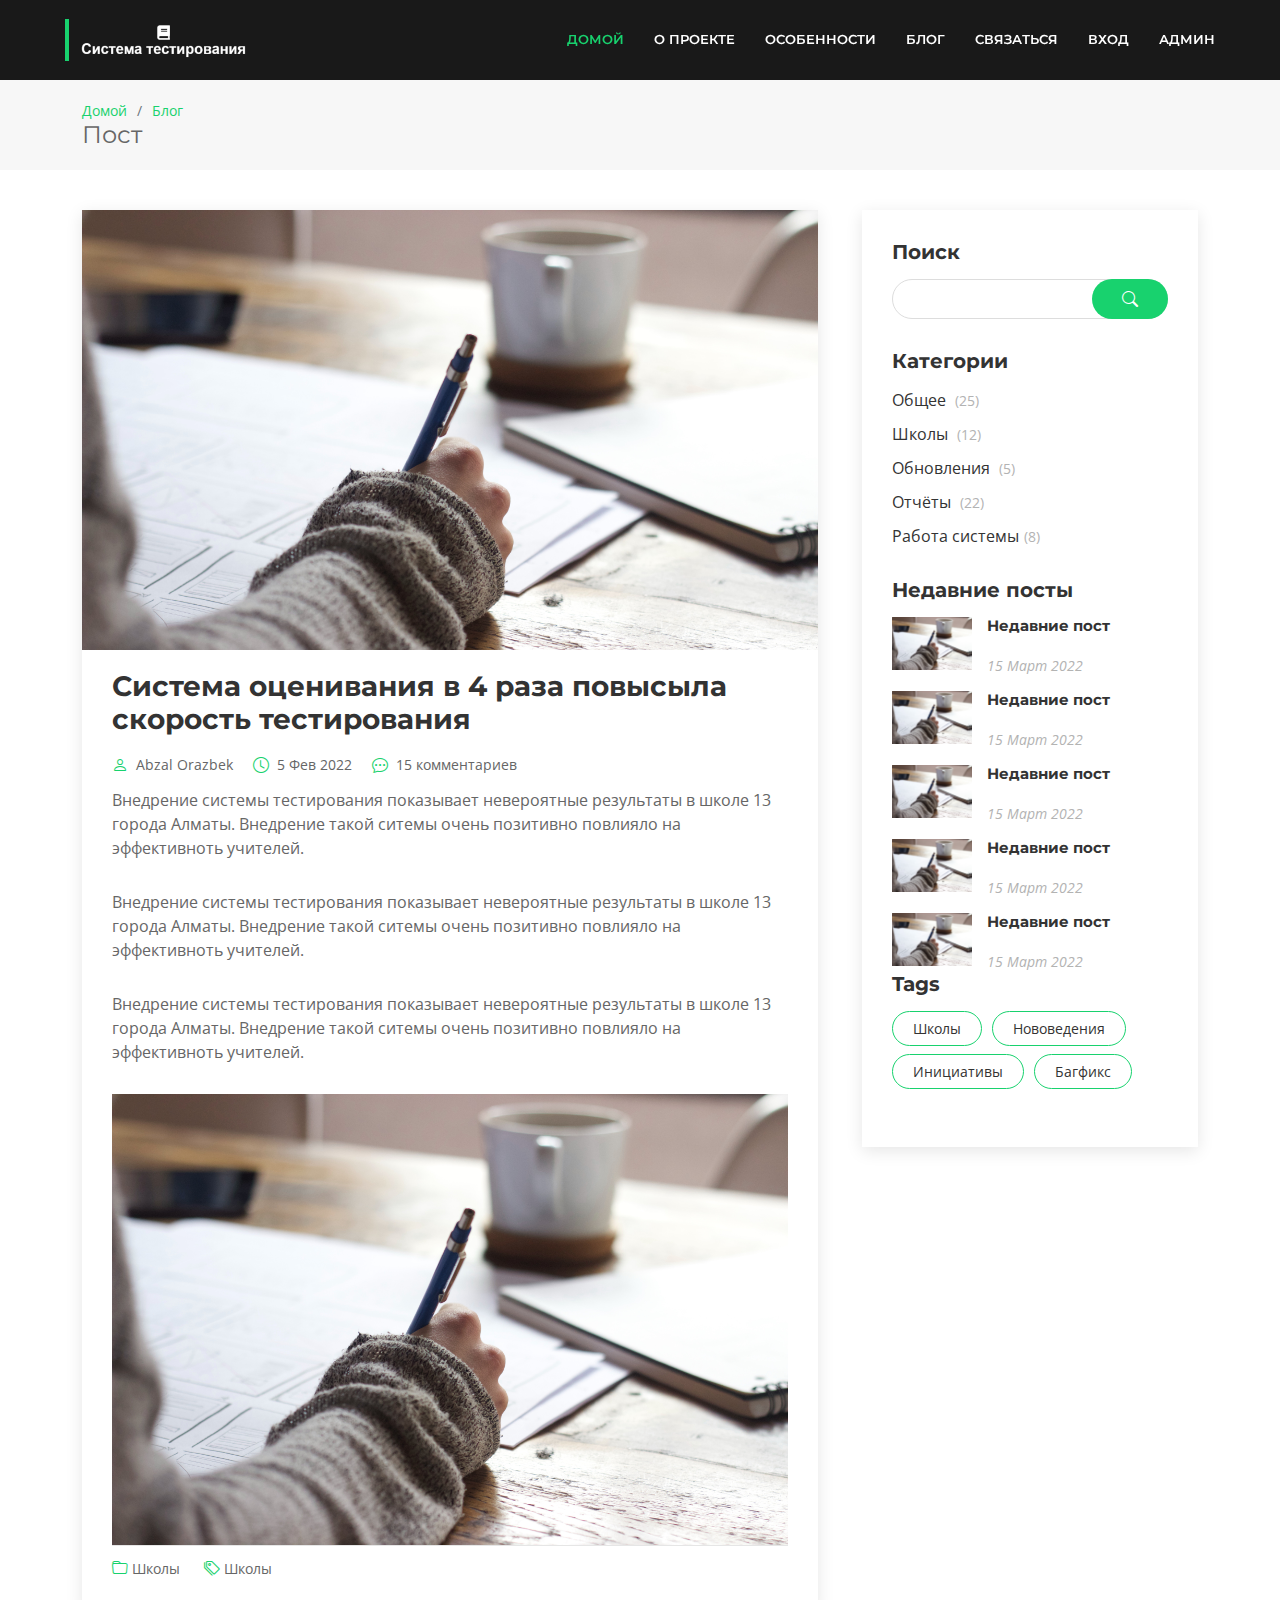
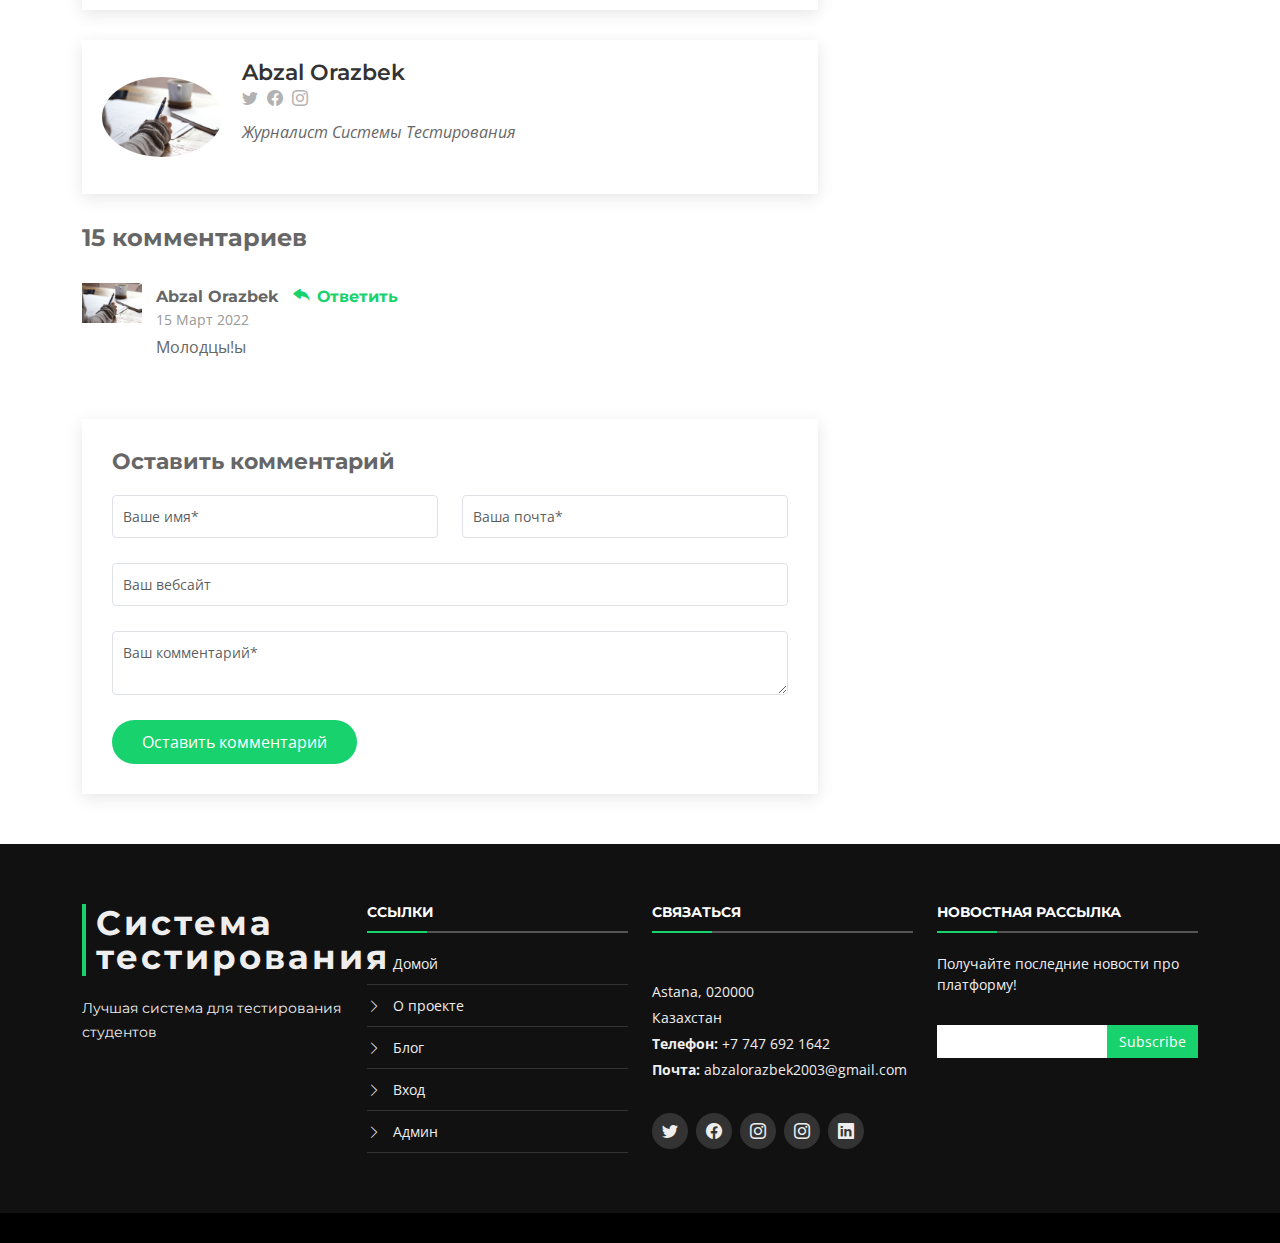
==== commit cf56076c: "Added images" ====
--- a/blog-single.html
+++ b/blog-single.html
@@ -8,11 +8,8 @@
     <meta name="description" content="Examination System Website" />
     <meta name="author" content="Abzal Orazbek" />
 
-    <link href="landing-assets/img/favicon.png" rel="icon" />
-    <link
-      href="landing-assets/img/apple-touch-icon.png"
-      rel="apple-touch-icon"
-    />
+    <link href="assets/images/logowoLetters.png" rel="icon" />
+    
 
     <link
       href="https://fonts.googleapis.com/css?family=Open+Sans:300,300i,400,400i,700,700i|Montserrat:300,400,500,700"
@@ -101,7 +98,7 @@
               <article class="entry entry-single">
                 <div class="entry-img">
                   <img
-                    src=""
+                    src="landing-assets\img\about-mission.jpg"
                     alt="Школа 13"
                     class="img-fluid"
                   />
@@ -109,8 +106,7 @@
 
                 <h2 class="entry-title">
                   <a href="blog-single.html"
-                    >Система оценивания в 4 раза повысыла скорость тестированияDolorum optio tempore voluptas dignissimos cumque fuga qui
-                    quibusdam quia</a
+                    >Система оценивания в 4 раза повысыла скорость тестирования</a
                   >
                 </h2>
 
@@ -150,7 +146,7 @@
 
                   
                   <img
-                    src=""
+                    src="landing-assets\img\about-mission.jpg"
                     class="img-fluid"
                     alt="Фотография школы 13"
                   />
@@ -172,7 +168,7 @@
 
               <div class="blog-author d-flex align-items-center">
                 <img
-                  src=""
+                  src="landing-assets\img\about-mission.jpg"
                   class="rounded-circle float-left"
                   alt="Фото автора"
                 />
@@ -202,7 +198,7 @@
                   <div class="d-flex">
                     <div class="comment-img">
                       <img
-                        src=""
+                        src="landing-assets\img\about-mission.jpg"
                         alt="Ава комментатора"
                       />
                     </div>
@@ -304,7 +300,7 @@
                 <div class="sidebar-item recent-posts">
                   <div class="post-item clearfix">
                     <img
-                      src=""
+                      src="landing-assets\img\about-mission.jpg"
                       alt="Недавнее"
                     />
                     <h4>
@@ -317,7 +313,7 @@
 
                   <div class="post-item clearfix">
                     <img
-                      src=""
+                      src="landing-assets\img\about-mission.jpg"
                       alt="Недавнее"
                     />
                     <h4>
@@ -330,7 +326,7 @@
 
                   <div class="post-item clearfix">
                     <img
-                      src=""
+                      src="landing-assets\img\about-mission.jpg"
                       alt="Недавнее"
                     />
                     <h4>
@@ -343,7 +339,7 @@
 
                   <div class="post-item clearfix">
                     <img
-                      src=""
+                      src="landing-assets\img\about-mission.jpg"
                       alt="Недавнее"
                     />
                     <h4>
@@ -356,7 +352,7 @@
 
                   <div class="post-item clearfix">
                     <img
-                      src=""
+                      src="landing-assets\img\about-mission.jpg"
                       alt="Недавнее"
                     />
                     <h4>
--- a/landing-assets/css/style.css
+++ b/landing-assets/css/style.css
@@ -1,14 +1,3 @@
-/**
-* Template Name: BizPage
-* Updated: Sep 18 2023 with Bootstrap v5.3.2
-* Template URL: https://bootstrapmade.com/bizpage-bootstrap-business-template/
-* Author: BootstrapMade.com
-* License: https://bootstrapmade.com/license/
-*/
-
-/*--------------------------------------------------------------
-# General
---------------------------------------------------------------*/
 body {
   background: #fff;
   color: #666666;
@@ -45,10 +34,6 @@
   margin: 0 0 20px 0;
   padding: 0;
 }
-
-/*--------------------------------------------------------------
-# Back to top button
---------------------------------------------------------------*/
 .back-to-top {
   position: fixed;
   visibility: hidden;
@@ -78,8 +63,6 @@
   visibility: visible;
   opacity: 1;
 }
-
-/* Prelaoder */
 #preloader {
   position: fixed;
   top: 0;
@@ -113,10 +96,6 @@
     transform: rotate(360deg);
   }
 }
-
-/*--------------------------------------------------------------
-# Header
---------------------------------------------------------------*/
 #header {
   transition: all 0.5s;
   z-index: 997;
@@ -157,13 +136,6 @@
     font-size: 28px;
   }
 }
-
-/*--------------------------------------------------------------
-# Navigation Menu
---------------------------------------------------------------*/
-/**
-* Desktop Navigation 
-*/
 .navbar {
   padding: 0;
 }
@@ -273,9 +245,6 @@
   }
 }
 
-/**
-* Mobile Navigation 
-*/
 .mobile-nav-toggle {
   color: #fff;
   font-size: 28px;
@@ -378,9 +347,6 @@
   display: block;
 }
 
-/*--------------------------------------------------------------
-# Hero Section
---------------------------------------------------------------*/
 #hero {
   width: 100%;
   height: 100vh;
@@ -530,15 +496,10 @@
   color: #18d26e;
 }
 
-/*--------------------------------------------------------------
-# Sections
---------------------------------------------------------------*/
 section {
   overflow: hidden;
 }
 
-/* Sections Header
---------------------------------*/
 .section-header h3 {
   font-size: 32px;
   color: #111;
@@ -577,15 +538,10 @@
   color: #333;
 }
 
-/* Section with background
---------------------------------*/
 .section-bg {
   background: #f7f7f7;
 }
 
-/*--------------------------------------------------------------
-# Breadcrumbs
---------------------------------------------------------------*/
 .breadcrumbs {
   padding: 20px 0;
   background-color: #f7f7f7;
@@ -633,8 +589,6 @@
   }
 }
 
-/* Featured Services Section
---------------------------------*/
 #featured-services {
   background: #000;
 }
@@ -675,8 +629,6 @@
   margin-bottom: 0;
 }
 
-/* About Us Section
---------------------------------*/
 #about {
   background: url("../img/about-bg.jpg") center top no-repeat fixed;
   background-size: cover;
@@ -770,9 +722,6 @@
   margin-bottom: 0;
   padding: 0 20px 20px 20px;
 }
-
-/* Services Section
---------------------------------*/
 #services {
   background: #fff;
   background-size: cover;
@@ -815,9 +764,6 @@
   line-height: 24px;
   margin-bottom: 0;
 }
-
-/* Call To Action Section
---------------------------------*/
 #call-to-action {
   background: linear-gradient(rgba(0, 142, 99, 0.1), rgba(0, 0, 0, 0.1)), url(../img/call-to-action-bg.jpg) fixed center center;
   background-size: cover;
@@ -853,9 +799,6 @@
   background: #18d26e;
   border: 2px solid #18d26e;
 }
-
-/* Call To Action Section
---------------------------------*/
 #skills {
   padding: 60px 0;
 }
@@ -886,8 +829,6 @@
   transition: 0.9s;
 }
 
-/* Facts Section
---------------------------------*/
 #facts {
   background: url("../img/facts-bg.jpg") center top no-repeat fixed;
   background-size: cover;
@@ -932,8 +873,6 @@
   padding-top: 30px;
 }
 
-/* Portfolio Section
---------------------------------*/
 #portfolio {
   padding: 60px 0;
 }
@@ -1084,10 +1023,6 @@
   font-size: 14px;
   text-transform: uppercase;
 }
-
-/*--------------------------------------------------------------
-# Portfolio Details
---------------------------------------------------------------*/
 .portfolio-details {
   padding-top: 40px;
 }
@@ -1150,8 +1085,6 @@
   padding: 0;
 }
 
-/* Clients Section
---------------------------------*/
 #clients {
   padding: 60px 0;
 }
@@ -1182,8 +1115,6 @@
   background-color: #18d26e;
 }
 
-/* Testimonials Section
---------------------------------*/
 #testimonials {
   padding: 60px 0;
 }
@@ -1264,8 +1195,6 @@
   background-color: #18d26e;
 }
 
-/* Team Section
---------------------------------*/
 #team {
   background: #fff;
   padding: 60px 0;
@@ -1339,8 +1268,6 @@
   margin: 0 2px;
 }
 
-/* Contact Section
---------------------------------*/
 #contact {
   padding: 60px 0;
 }
@@ -1488,9 +1415,6 @@
   }
 }
 
-/*--------------------------------------------------------------
-# Blog
---------------------------------------------------------------*/
 .blog {
   padding: 40px 0 20px 0;
 }
@@ -2012,9 +1936,6 @@
   font-size: 14px;
 }
 
-/*--------------------------------------------------------------
-# Footer
---------------------------------------------------------------*/
 #footer {
   background: #000;
   padding: 0 0 30px 0;
